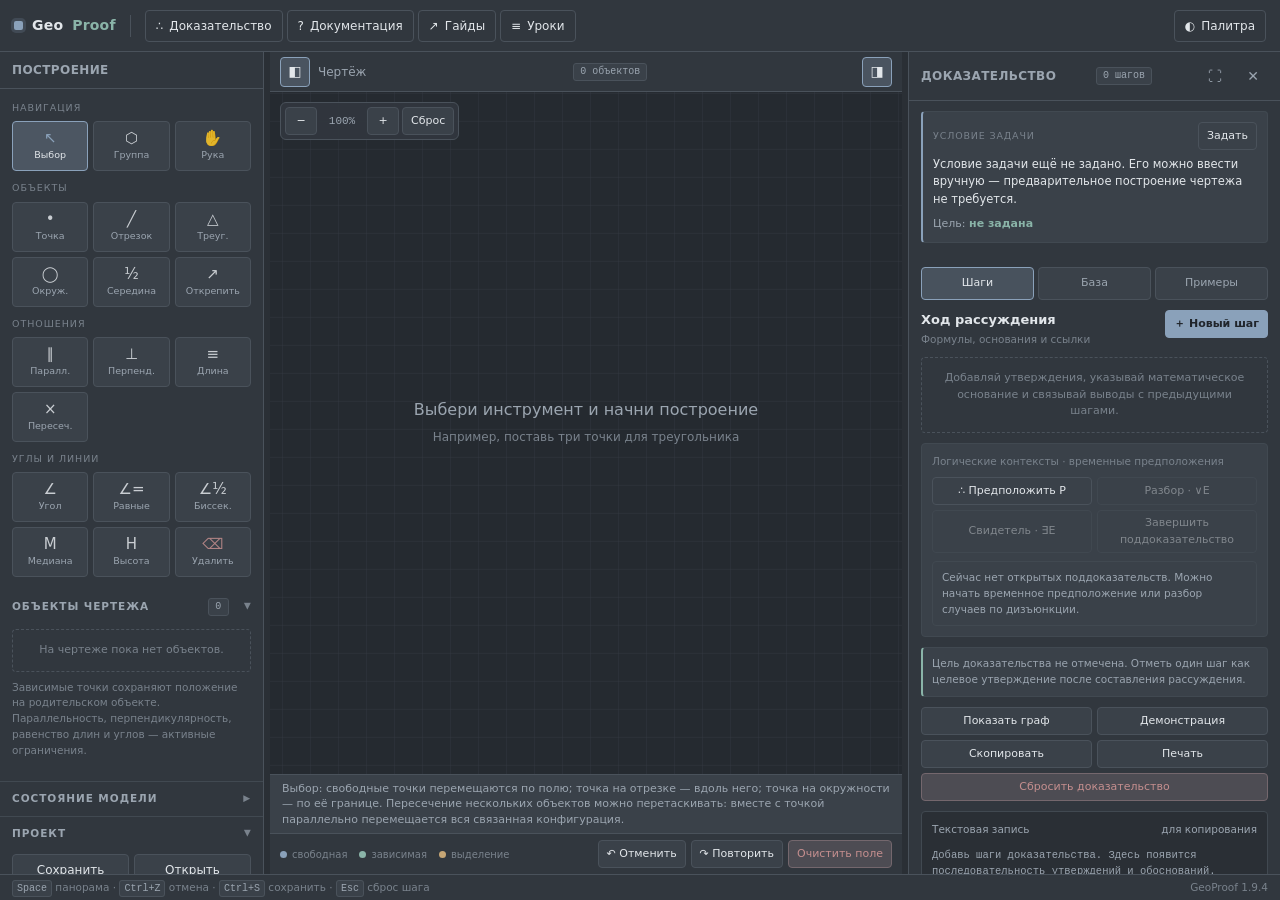
==== index.html @ 8c30cf2f "папка katex" ====
<!DOCTYPE html>
<html lang="ru">
<head>
<meta charset="UTF-8">
<meta name="viewport" content="width=device-width, initial-scale=1, viewport-fit=cover">
<title>GeoProof — интерактивная геометрия и доказательства</title>
<link rel="stylesheet" href="katex/katex.min.css">
<link rel="stylesheet" href="styles.css">
<link rel="stylesheet" href="redesign.css">
</head>
<body>

<div class="app">

  <header class="top">
    <div class="brand">Geo<b>Proof</b></div>
    <div class="top-sep" aria-hidden="true"></div>

    <nav class="topnav" aria-label="Разделы">
      <button class="btn subtle only-mobile" id="toolsToggleBtn" type="button" aria-expanded="false" title="Инструменты">☰</button>
      <button class="btn subtle" id="openMenuBtn" type="button" aria-controls="workspaceMenu" aria-expanded="false" title="Панель доказательства">∴ <span class="label">Доказательство</span></button>
      <button class="btn subtle" id="openDocsBtn" type="button" title="Документация">? <span class="label">Документация</span></button>
      <a class="btn subtle" href="guides.html" title="Руководство">↗ <span class="label">Гайды</span></a>
      <a class="btn subtle" href="lessons.html" title="Учебный курс">≡ <span class="label">Уроки</span></a>
    </nav>

    <div class="top-right">
      <button class="btn subtle" id="openPaletteBtn" type="button" title="Настройка цветовой схемы">◐ <span class="label">Палитра</span></button>
    </div>
  </header>

  <div class="workspace">

    <!-- ================= LEFT DOCK ================= -->
    <aside class="dock dock-left" id="toolsDock" aria-label="Инструменты и объекты">
      <div class="dock-head">
        <h2>Построение</h2>
        <span class="spacer"></span>
        <button class="iconbtn only-mobile" id="closeToolsBtn" type="button" title="Закрыть">✕</button>
      </div>

      <div class="dock-scroll">

        <div class="sect-body" style="padding-top:10px">
          <div class="tool-group-label">Навигация</div>
          <div class="tool-grid">
            <button class="tool active" data-tool="select" type="button"><span class="ico">↖</span>Выбор</button>
            <button class="tool" data-tool="group" type="button"><span class="ico">⬡</span>Группа</button>
            <button class="tool" data-tool="pan" type="button"><span class="ico">✋</span>Рука</button>
          </div>

          <div class="tool-group-label">Объекты</div>
          <div class="tool-grid">
            <button class="tool" data-tool="point" type="button"><span class="ico">•</span>Точка</button>
            <button class="tool" data-tool="segment" type="button"><span class="ico">╱</span>Отрезок</button>
            <button class="tool" data-tool="triangle" type="button"><span class="ico">△</span>Треуг.</button>
            <button class="tool" data-tool="circle" type="button"><span class="ico">◯</span>Окруж.</button>
            <button class="tool" data-tool="midpoint" type="button"><span class="ico">½</span>Середина</button>
            <button class="tool" data-tool="detach" type="button"><span class="ico">↗</span>Открепить</button>
          </div>

          <div class="tool-group-label">Отношения</div>
          <div class="tool-grid">
            <button class="tool" data-tool="parallel" type="button"><span class="ico">∥</span>Паралл.</button>
            <button class="tool" data-tool="perpendicular" type="button"><span class="ico">⊥</span>Перпенд.</button>
            <button class="tool" data-tool="equalLength" type="button"><span class="ico">≡</span>Длина</button>
            <button class="tool" data-tool="intersection" type="button"><span class="ico">×</span>Пересеч.</button>
          </div>

          <div class="tool-group-label">Углы и линии</div>
          <div class="tool-grid">
            <button class="tool" data-tool="angle" type="button"><span class="ico">∠</span>Угол</button>
            <button class="tool" data-tool="equalAngle" type="button"><span class="ico">∠=</span>Равные</button>
            <button class="tool" data-tool="bisector" type="button"><span class="ico">∠½</span>Биссек.</button>
            <button class="tool" data-tool="median" type="button"><span class="ico">M</span>Медиана</button>
            <button class="tool" data-tool="altitude" type="button"><span class="ico">H</span>Высота</button>
            <button class="tool danger" data-tool="delete" type="button"><span class="ico">⌫</span>Удалить</button>
          </div>
        </div>

        <details class="sect" open>
          <summary>Объекты чертежа <span class="count-pill" id="objectListCount">0</span><span class="chev">▶</span></summary>
          <div class="sect-body">
            <div class="object-list" id="objectList"></div>
            <p class="note">Зависимые точки сохраняют положение на родительском объекте. Параллельность, перпендикулярность, равенство длин и углов — активные ограничения.</p>
          </div>
        </details>

        <details class="sect">
          <summary>Состояние модели <span class="chev">▶</span></summary>
          <div class="sect-body">
            <div class="model-check">
              <div class="model-check-head"><span>Целостность</span><span class="model-state" id="modelState">Модель корректна</span></div>
              <ul class="model-issues" id="modelIssues"></ul>
            </div>
          </div>
        </details>

        <details class="sect" open>
          <summary>Проект <span class="chev">▶</span></summary>
          <div class="sect-body">
            <div class="proof-actions-grid">
              <button class="btn" id="saveProjectBtn" type="button">Сохранить проект</button>
              <button class="btn" id="openProjectBtn" type="button">Открыть проект</button>
              <button class="btn subtle" id="exampleBtn" type="button" style="grid-column:1/-1">Загрузить пример</button>
            </div>
            <input type="file" id="projectFileInput" accept=".json,.geoproof.json,application/json" hidden>
            <p class="note">Файл <code>.geoproof.json</code> хранит геометрию, зависимости, условие и шаги доказательства.</p>
          </div>
        </details>

      </div>
    </aside>

    <div class="splitter" data-split="left" role="separator" aria-orientation="vertical" aria-label="Ширина панели инструментов" tabindex="0"></div>

    <!-- ================= STAGE ================= -->
    <main class="stage">
      <div class="stage-bar">
        <button class="iconbtn" id="leftDockBtn" type="button" title="Скрыть панель инструментов">◧</button>
        <span class="stage-title">Чертёж</span>
        <span class="count-pill" id="objectCount">0 объектов</span>
        <span class="spacer"></span>
        <button class="iconbtn" id="rightDockBtn" type="button" title="Скрыть панель доказательства">◨</button>
      </div>

      <div class="board">
        <div class="board-controls" aria-label="Масштаб">
          <button class="btn sm icon" id="zoomOutBtn" type="button" title="Отдалить">−</button>
          <span class="zoom-level" id="zoomLevel">100%</span>
          <button class="btn sm icon" id="zoomInBtn" type="button" title="Приблизить">+</button>
          <button class="btn sm" id="zoomResetBtn" type="button" title="Сбросить вид">Сброс</button>
        </div>

        <svg id="diagram" viewBox="0 0 1000 680" preserveAspectRatio="xMidYMid meet" aria-label="Геометрическое поле">
          <defs>
            <pattern id="grid" width="28" height="28" patternUnits="userSpaceOnUse">
              <path d="M 28 0 L 0 0 0 28" fill="none" stroke="var(--grid, #333a42)" stroke-width=".8"/>
            </pattern>
          </defs>
          <rect x="-10000" y="-10000" width="20000" height="20000" fill="url(#grid)"/>
          <rect x="-10000" y="-10000" width="20000" height="20000" fill="transparent" data-kind="background"/>
          <g id="geometry"></g>
          <g id="markings"></g>
          <g id="pointsLayer"></g>
          <text id="emptyCanvasText" x="500" y="322" text-anchor="middle">Выбери инструмент и начни построение</text>
          <text id="emptyCanvasSub" x="500" y="348" text-anchor="middle">Например, поставь три точки для треугольника</text>
        </svg>
      </div>

      <div class="boardhelp" id="toolHelp">Выбор: перетаскивай свободные точки.</div>

      <div class="boardfoot">
        <div class="legend">
          <span><i style="background:var(--accent)"></i>свободная</span>
          <span><i style="background:var(--accent2)"></i>зависимая</span>
          <span><i style="background:var(--warn)"></i>выделение</span>
        </div>
        <div class="boardfoot-actions">
          <button class="btn sm" id="undoBtn" type="button" title="Ctrl+Z">↶ Отменить</button>
          <button class="btn sm" id="redoBtn" type="button" title="Ctrl+Y">↷ Повторить</button>
          <button class="btn sm danger" id="clearBoardBtn" type="button">Очистить поле</button>
        </div>
      </div>
    </main>

    <div class="splitter" data-split="right" role="separator" aria-orientation="vertical" aria-label="Ширина панели доказательства" tabindex="0"></div>

    <!-- ================= RIGHT DOCK ================= -->
    <aside class="dock dock-right" id="workspaceMenu" aria-label="Доказательство" aria-hidden="false">
      <div class="dock-head">
        <h2>Доказательство</h2>
        <span class="count-pill" id="stepCount">0 шагов</span>
        <span class="spacer"></span>
        <button class="iconbtn" id="proofFocusBtn" type="button" aria-pressed="false" title="Полный экран">⛶</button>
        <button class="iconbtn" id="closeMenuBtn" type="button" title="Закрыть">✕</button>
      </div>

      <div class="dock-scroll">

        <div class="sect-body" style="padding-top:10px">
          <div class="taskbox">
            <div style="display:flex;align-items:center;gap:8px;margin-bottom:6px">
              <span class="sidebar-title" style="font-size:9.5px;letter-spacing:.09em;text-transform:uppercase;color:var(--faint)">Условие задачи</span>
              <button class="btn sm subtle" id="editTaskBtn" type="button" style="margin-left:auto">Задать</button>
            </div>
            <p id="taskText">Условие задачи ещё не задано.</p>
            <div class="task-goal">Цель: <b id="taskGoal">не задана</b></div>
          </div>
        </div>

        <div class="proof-suite">

          <div class="proof-tabs" role="tablist">
            <button class="proof-tab active" type="button" role="tab" data-proof-tab="work" aria-selected="true">Шаги</button>
            <button class="proof-tab" type="button" role="tab" data-proof-tab="library" aria-selected="false">База</button>
            <button class="proof-tab" type="button" role="tab" data-proof-tab="examples" aria-selected="false">Примеры</button>
          </div>

          <!-- WORK -->
          <div data-proof-view="work">
            <div class="proof-work-toolbar">
              <div>
                <h3 class="proof-view-title">Ход рассуждения</h3>
                <div class="proof-view-caption">Формулы, основания и ссылки</div>
              </div>
              <div class="proof-toolbar-actions">
                <button class="btn primary sm" id="addStepBtn" type="button">＋ Новый шаг</button>
              </div>
            </div>

            <div class="proofsteps" id="proofSteps" style="margin-top:10px"></div>

            <div class="proof-subproof-box" style="margin-top:10px">
              <div class="proof-view-caption" style="margin:0">Логические контексты · временные предположения</div>
              <div class="proof-context-actions">
                <button class="btn sm" id="beginSubproofBtn" type="button">∴ Предположить P</button>
                <button class="btn sm" id="beginCasesBtn" type="button">Разбор · ∨E</button>
                <button class="btn sm" id="beginExistsElimBtn" type="button">Свидетель · ∃E</button>
                <button class="btn sm" id="closeSubproofBtn" type="button">Завершить</button>
              </div>
              <div class="proof-context-status" id="proofContextStatus">Сейчас нет открытых поддоказательств.</div>
            </div>

            <div class="proof-goal-status" id="proofGoalStatus" style="margin-top:10px">Цель доказательства не отмечена.</div>

            <div class="proof-actions-grid" style="margin-top:10px">
              <button class="btn sm" id="toggleGraphBtn" type="button">Показать граф</button>
              <button class="btn sm" id="presentProofBtn" type="button">Демонстрация</button>
              <button class="btn sm" id="copyProofBtn" type="button">Скопировать</button>
              <button class="btn sm" id="printProofBtn" type="button">Печать</button>
              <button class="btn sm danger" id="clearStepsBtn" type="button" style="grid-column:1/-1">Сбросить доказательство</button>
            </div>

            <div class="proof-graph" id="proofGraph" hidden style="margin-top:10px">
              <div class="proof-graph-head"><span>Граф зависимостей</span><span class="muted">основания → выводы</span></div>
              <div class="proof-graph-lanes" id="proofGraphLanes"></div>
            </div>

            <div class="proof-outline" style="margin-top:10px">
              <div class="proof-graph-head"><span>Текстовая запись</span><span class="muted">для копирования</span></div>
              <pre id="proofOutline">Добавь шаги доказательства.</pre>
            </div>

            <div class="proof-integrity" id="proofIntegrity" style="margin-top:10px">Проверка структуры: ожидает шагов.</div>
            <p class="proof-disclaimer" style="margin-top:8px">Проверяется точное соответствие формальной схемы поддерживаемых правил. Истинность геометрических атомов и условия теорем требуют содержательной проверки.</p>
          </div>

          <!-- LIBRARY -->
          <div data-proof-view="library" hidden>
            <h3 class="proof-view-title">Аксиомы, определения и теоремы</h3>
            <div class="proof-view-caption">Евклидова геометрия плоскости и правила натурального вывода</div>
            <input class="field-input" id="proofLibrarySearch" type="search" placeholder="Поиск по каталогу оснований…" autocomplete="off" style="margin:10px 0">
            <div class="proof-library"><div class="proof-library-list" id="proofLibraryList"></div></div>
          </div>

          <!-- EXAMPLES -->
          <div data-proof-view="examples" hidden>
            <h3 class="proof-view-title">Примеры доказательств</h3>
            <div class="proof-view-caption">Образцы из аксиом и общих понятий; добавляются к текущим шагам</div>
            <div id="proofExamplesList" style="margin-top:10px"></div>
          </div>

        </div>
      </div>
    </aside>

  </div>

  <footer class="statusbar">
    <span class="hint-long"><kbd>Space</kbd> панорама · <kbd>Ctrl+Z</kbd> отмена · <kbd>Ctrl+S</kbd> сохранить · <kbd>Esc</kbd> сброс шага</span>
    <span class="spacer"></span>
    <span>GeoProof 1.9.4</span>
  </footer>
</div>

<div class="dock-scrim" id="dockScrim"></div>
<div class="menu-backdrop" id="menuBackdrop" hidden></div>

<!-- ================= DOCUMENTATION ================= -->
<section class="docs" id="documentation" aria-hidden="true" aria-label="Документация">
  <div class="panelhead">
    <h2>Документация GeoProof</h2>
    <span class="spacer" style="margin-left:auto"></span>
    <button class="btn sm subtle" id="closeDocsBtn" type="button">Закрыть ✕</button>
  </div>
  <div class="docs-grid">
    <nav class="docs-nav" aria-label="Разделы документации">
      <a href="#doc-start">1. Быстрый старт</a>
      <a href="#doc-model">2. Модель и доска</a>
      <a href="#doc-tools">3. Инструменты</a>
      <a href="#doc-dependencies">4. Зависимости</a>
      <a href="#doc-constraints">5. Ограничения</a>
      <a href="#doc-scenarios">6. Сценарии</a>
      <a href="#doc-proof">7. Доказательство</a>
      <a href="#doc-formal-logic">8. Формальная логика</a>
      <a href="#doc-cases">9. Разбор случаев</a>
      <a href="#doc-proof-examples">10. Примеры</a>
      <a href="#doc-shortcuts">11. Управление</a>
      <a href="#doc-themes">12. Темы и встраивание</a>
      <a href="#doc-limits">13. Ограничения</a>
    </nav>

    <div class="docs-content">
      <section class="doc-section" id="doc-start">
        <h3>1. Быстрый старт</h3>
        <p>Поле начинается пустым. Выбери инструмент в левой панели и следуй подсказке под доской. Объекты создаются щелчками; повторный щелчок завершает многошаговое построение.</p>
        <ol>
          <li>Поставь три точки инструментом «Треугольник» или соедини точки «Отрезком».</li>
          <li>Добавь середины, пересечения, медианы, высоты или активные ограничения.</li>
          <li>Перемещай свободные точки инструментом «Выбор» — зависимые объекты перестроятся.</li>
          <li>Задай условие и цель в правой панели.</li>
          <li>Записывай шаги доказательства: утверждение, основание, ссылки на предыдущие шаги.</li>
        </ol>
        <div class="doc-callout"><b>Ключевой принцип.</b> Чертёж помогает исследовать конфигурацию, но внешний вид и измерение не являются доказательством. Утверждение должно опираться на условие, определение, аксиому или ранее доказанный факт.</div>
      </section>

      <section class="doc-section" id="doc-model">
        <h3>2. Геометрическая модель и управление доской</h3>
        <p>Сущности хранятся отдельно от SVG. Точки бывают свободными и зависимыми; тип зависимости и ссылки на родителей задают математическое положение. Масштаб, тема и размер окна не меняют координаты.</p>
        <h4>Единая модель точки</h4>
        <p>Свободная точка хранит координаты. Точка на отрезке — параметр положения, точка на окружности — угол. Середина, пересечение, проекция, биссектриса и концы ограничений вычисляются из родителей. Циклы проверяются по графу родителей до применения привязки.</p>
        <h4>Окружность</h4>
        <p>Хранит центр и числовой радиус. Если радиус задан существующей точкой, ссылка сохраняется, и точка управляет радиусом. При удалении опорной точки окружность сохраняет последний радиус; при удалении центра окружность удаляется, а точки на ней освобождаются.</p>
        <h4>Hit-testing и жесты</h4>
        <p>Пороги попадания измеряются в CSS-пикселях, поэтому зона выбора пригодна для сенсорного экрана при любом масштабе. При наложении объектов повторные нажатия циклически перебирают варианты. Второй палец отменяет незавершённое перетаскивание и переводит доску в pinch; построения фиксируются на <code>pointerup</code>.</p>
      </section>

      <section class="doc-section" id="doc-tools">
        <h3>3. Инструменты редактора</h3>
        <table class="doc-table">
          <thead><tr><th>Инструмент</th><th>Действие</th><th>Результат</th></tr></thead>
          <tbody>
            <tr><td>Выбор</td><td>Перетащи точку или границу окружности</td><td>Свободная — по полю, на отрезке — вдоль него, на окружности — по границе</td></tr>
            <tr><td>Группа</td><td>Нажми на объект и тяни</td><td>Связная конфигурация смещается как целое</td></tr>
            <tr><td>Рука</td><td>Перетаскивание поля</td><td>Панорамирование без изменения геометрии</td></tr>
            <tr><td>Точка / связи</td><td>Щелчок по полю, линии или точке</td><td>Создание точки и привязка к одному или нескольким отрезкам</td></tr>
            <tr><td>Открепить</td><td>Точка, затем отрезок</td><td>Снимается только выбранная связь</td></tr>
            <tr><td>Отрезок</td><td>Две точки</td><td>Отрезок с концами в выбранных точках</td></tr>
            <tr><td>Треугольник</td><td>Три вершины</td><td>Три отрезка между вершинами</td></tr>
            <tr><td>Окружность</td><td>Центр, затем точка или место</td><td>Радиус от опорной точки или числовой</td></tr>
            <tr><td>Середина</td><td>Щелчок по отрезку</td><td>Зависимая середина и два подотрезка</td></tr>
            <tr><td>Параллельно</td><td>Исходный, затем целевой</td><td>Целевой перестраивается параллельно</td></tr>
            <tr><td>Перпендикулярно</td><td>Исходный, затем целевой</td><td>Прямой угол сохраняется при перемещении</td></tr>
            <tr><td>Равная длина</td><td>Исходный, затем целевой</td><td>Длина целевого следует за исходным</td></tr>
            <tr><td>Пересечение</td><td>Два объекта</td><td>Все действительные точки пересечения</td></tr>
            <tr><td>Угол</td><td>A, B, C — B вершина</td><td>Дуга и величина меньшего угла</td></tr>
            <tr><td>Равные углы</td><td>A,B,C затем D,E,F</td><td>Луч EF перестраивается, длина сохраняется</td></tr>
            <tr><td>Медиана</td><td>Вершина, затем сторона</td><td>Середина стороны и отрезок медианы</td></tr>
            <tr><td>Высота</td><td>Вершина, затем основание</td><td>Проекция на несущую прямую</td></tr>
            <tr><td>Биссектриса</td><td>A, B, C — B вершина</td><td>Биссектриса и точка на AC</td></tr>
            <tr><td>Удалить</td><td>Щелчок по объекту</td><td>Удаление с безопасным освобождением зависимостей</td></tr>
          </tbody>
        </table>
      </section>

      <section class="doc-section" id="doc-dependencies">
        <h3>4. Зависимые объекты</h3>
        <p>Положение зависимой точки вычисляется при каждом обновлении из родителей. При удалении родителя точка освобождается в последних координатах либо удаляется вместе с невозможной ветвью.</p>
        <h4>Несколько линий у одной точки</h4>
        <p>Одна связь оставляет движение вдоль линии. Независимая пара пересекающихся линий задаёт положение; остальные линии должны проходить через ту же точку. Коллинеарные связи допускаются как избыточные. Несовместимая связь не добавляется, а временно невозможная точка скрывается до восстановления совместимости.</p>
        <h4>Перемещение пересечений</h4>
        <p>Точку пересечения можно тянуть напрямую: все независимые управляющие точки родительских построений смещаются на один вектор, поэтому форма, углы и ограничения сохраняются.</p>
      </section>

      <section class="doc-section" id="doc-constraints">
        <h3>5. Ограничения и отметки</h3>
        <p>Параллельность, перпендикулярность, равенство длин и равенство углов — активные ограничения: целевой объект перестраивается. Отметки равных отрезков и дуги только отображают отношение и не являются доказательством.</p>
        <p>Для ограничения отрезков второй конец целевого отрезка должен быть свободным; для равенства углов свободной должна быть точка F. Циклические зависимости предотвращаются, но универсального решателя произвольных систем ограничений нет.</p>
      </section>

      <section class="doc-section" id="doc-scenarios">
        <h3>6. Типовые сценарии</h3>
        <h4>Медиана</h4>
        <p>«Треугольник» → A, B, C. «Медиана» → A, затем BC. Появятся M и AM. Перемести B или C — построение перестроится.</p>
        <h4>Привязка точки</h4>
        <p>Создай AB и свободную P. Инструментом «Точка» щёлкни P, затем AB. Перетаскивание P пойдёт вдоль AB.</p>
        <h4>Высота</h4>
        <p>«Высота» → вершина A, затем BC. Основание H может лечь на продолжении стороны.</p>
        <h4>Равные углы</h4>
        <p>«Равные углы» → A,B,C затем D,E,F. Точка F свободна; луч EF повернётся, сохранив длину.</p>
      </section>

      <section class="doc-section" id="doc-proof">
        <h3>7. Конструктор доказательства</h3>
        <p>Шаг содержит утверждение, тип основания, конкретное правило, пояснение, ссылки на предыдущие шаги и область действия. Утверждение вводится свободно или собирается из объектов чертежа и предыдущих формул.</p>
        <p>Поддерживаются равенство отрезков и углов, сумма частей, параллельность, перпендикулярность, принадлежность точки, середина, коллинеарность, конгруэнтность и подобие треугольников, центроид, ортоцентр, вписанный четырёхугольник, равноудалённость и произвольное утверждение с привязкой объектов.</p>
        <div class="doc-callout">Выбор правила указывает основание, но не доказывает выполнение его геометрических предпосылок. Каталог — набор шаблонов, а не закрытый список допустимой математики.</div>
        <p>Граф группирует шаги по уровням зависимостей. Отметка цели — ручная структурная пометка. «Демонстрация» показывает шаги по одному, «Печать» открывает чистый документ.</p>
      </section>

      <section class="doc-section" id="doc-formal-logic">
        <h3>8. Формальные высказывания и правила логики</h3>
        <table class="doc-table">
          <thead><tr><th>Запись</th><th>Смысл</th></tr></thead>
          <tbody>
            <tr><td>P ∧ Q</td><td>Конъюнкция</td></tr>
            <tr><td>P ∨ Q</td><td>Дизъюнкция (неисключающее «или»)</td></tr>
            <tr><td>P → Q</td><td>Импликация</td></tr>
            <tr><td>¬P</td><td>Отрицание</td></tr>
            <tr><td>⊥</td><td>Противоречие</td></tr>
          </tbody>
        </table>
        <p>В конструкторе <code>?x</code> — свободная переменная, <code>A</code> или <code>c</code> без знака вопроса — константа. Они хранятся разными типами термов.</p>
        <table class="doc-table">
          <thead><tr><th>Правило</th><th>Схема</th><th>Условие</th></tr></thead>
          <tbody>
            <tr><td>∀I</td><td>P(?a) ⟹ ∀x P(?x)</td><td>?a не встречается свободно в не снятых предположениях</td></tr>
            <tr><td>∀E</td><td>∀x P(?x) ⟹ P(t)</td><td>Допустимая подстановка терма t</td></tr>
            <tr><td>∃I</td><td>P(t) ⟹ ∃x P(?x)</td><td>Отдельная доказанная посылка-свидетель</td></tr>
            <tr><td>∃E</td><td>∃x P(?x), [P(c)] … Q ⟹ Q</td><td>c свежий; Q не содержит c</td></tr>
          </tbody>
        </table>
        <h4>Реализованные правила</h4>
        <p>∧I, ∧E₁, ∧E₂, →E, ∨I₁, ∨I₂, ∨E, ¬¬E, ⊥I, →I, ¬I, RAA, симметричность и транзитивность равенства, ∀I, ∀E, ∃I, ∃E.</p>
        <div class="doc-callout"><b>Область действия.</b> Предположение — временная гипотеза внутри поддоказательства, а не аксиома. После закрытия контекста внутренние шаги не становятся фактами внешней области.</div>
      </section>

      <section class="doc-section" id="doc-cases">
        <h3>9. Разбор случаев (∨E)</h3>
        <div class="doc-code">      P ∨ Q
   ┌───────────┐
   │ [P]  [Q]  │
   │  ⋮    ⋮   │
   │  R    R   │
   └───────────┘
         R      (∨E)</div>
        <p>Выбери доступную дизъюнкцию, открой первый случай, докажи R и закрой его. Затем второй случай с тем же R. Только после этого создаётся вывод по ∨E.</p>
        <p>Проверяется: форма исходной дизъюнкции, точные предположения P и Q, общий внешний контекст, закрытость обоих случаев и совпадение заключений. Ошибочное правило внутри случая делает итог ошибочным; свободные формулировки переводят итог в «требует содержательной проверки».</p>
      </section>

      <section class="doc-section" id="doc-proof-examples">
        <h3>10. Примеры доказательств</h3>
        <p>Начальные образцы построены прямо из аксиом и общих понятий: единственность прямой через две точки, равенство всех прямых углов (Постулат 4), транзитивность равенства (Общее понятие 1), сложение равных величин (Общее понятие 2), а также формальные образцы ∀E, →E, ∃I и вложенной подстановки с α-эквивалентностью.</p>
        <p>Пример добавляется в конец текущей последовательности, не удаляя шаги. Открытые поддоказательства нужно предварительно завершить.</p>
      </section>

      <section class="doc-section" id="doc-shortcuts">
        <h3>11. Управление</h3>
        <ul>
          <li><b>Ctrl+Z</b> / <b>Ctrl+Y</b> — отмена и повтор.</li>
          <li><b>Ctrl+S</b> — сохранение проекта.</li>
          <li><b>Space</b> + перетаскивание, средняя кнопка — панорамирование.</li>
          <li><b>Esc</b> — закрыть окно или отменить незавершённое построение.</li>
          <li>Колесо мыши — масштаб относительно курсора; два пальца — pinch.</li>
          <li>Перетаскивание разделителей панелей меняет их ширину; двойной щелчок сбрасывает.</li>
        </ul>
      </section>

      <section class="doc-section" id="doc-themes">
        <h3>12. Темы и встраивание</h3>
        <p>Кнопка «Палитра» открывает редактор десяти цветовых токенов. Изменения применяются сразу и сохраняются на устройстве. Оформление отделено от математической модели.</p>
        <div class="doc-code">window.GeoProof.setTheme('graphite');

window.GeoProof.setTheme({
  tokens: {
    bg:'#2a2f35', panel:'#31373e', panel2:'#3a4149',
    border:'#4a525b', text:'#e2e6ea', muted:'#9ba5b0',
    accent:'#8aa1ba', accent2:'#8ab4a8',
    canvas:'#252a30', grid:'#333a42'
  }
});

const theme = window.GeoProof.getTheme();</div>
        <p>Модуль заполняет весь контейнер, поэтому его можно разместить в <code>iframe</code> без внешней рамки.</p>
      </section>

      <section class="doc-section" id="doc-limits">
        <h3>13. Известные ограничения</h3>
        <ul>
          <li>Нет отдельного объекта бесконечной прямой; используется несущая прямая отрезка.</li>
          <li>Угол отображается от 0° до 180°.</li>
          <li>Нет универсального решателя систем ограничений и автоматического доказательства теорем.</li>
          <li>Семантика произвольных предикатов и условий геометрических теорем не проверяется.</li>
          <li>Проекты хранятся вручную в JSON; облачной синхронизации нет.</li>
          <li>Печатное представление не включает изображение чертежа.</li>
        </ul>
      </section>
    </div>
  </div>
</section>

<!-- ================= MODALS ================= -->
<div class="overlay" id="taskModal">
  <div class="modal">
    <h3>Условие задачи</h3>
    <div class="form-row"><label for="taskTextInput">Условие</label><textarea id="taskTextInput" placeholder="Что дано…"></textarea></div>
    <div class="form-row"><label for="taskGoalInput">Что требуется доказать / найти</label><input id="taskGoalInput" type="text" placeholder="Например: BM = MC"></div>
    <p class="small">Условие и цель не зависят от наличия построений на доске.</p>
    <div class="modalfoot">
      <button class="btn subtle" id="cancelTask" type="button">Отмена</button>
      <button class="btn primary" id="saveTask" type="button">Сохранить условие</button>
    </div>
  </div>
</div>

<div class="overlay" id="stepModal">
  <div class="modal">
    <h3 id="stepModalTitle">Добавить шаг доказательства</h3>

    <div class="assertion-builder">
      <div class="builder-title">Сформировать утверждение</div>
      <div class="form-row"><label for="assertionSearch">Поиск утверждения</label><input id="assertionSearch" type="search" placeholder="равенство, середина, квантор…" autocomplete="off"></div>
      <div class="form-row"><label for="assertionType">Тип утверждения</label><select id="assertionType" class="field-select"></select></div>
      <div id="assertionObjectFields"></div>
      <div class="assertion-preview" id="assertionPreview">Утверждение пока не сформировано.</div>
      <div class="assertion-hint">Выбор объектов задаёт типизированную запись, но не доказывает её истинность.</div>
    </div>

    <div class="form-row"><label for="claimInput">Формулировка утверждения</label><input id="claimInput" type="text" placeholder="Например: AB = AC"></div>

    <div class="form-row"><label for="basisType">Тип основания</label>
      <select id="basisType" class="field-select">
        <option value="condition">Условие задачи</option>
        <option value="definition">Определение</option>
        <option value="axiom">Аксиома</option>
        <option value="theorem">Теорема</option>
        <option value="previous">Ранее доказанный факт</option>
        <option value="construction">Построение</option>
        <option value="logic">Правило логики</option>
        <option value="assumption">Временное предположение</option>
      </select>
    </div>

    <div class="form-row"><label for="basisRuleSearch">Поиск по каталогу оснований</label><input id="basisRuleSearch" type="search" placeholder="транзитивность, SAS, ∨E…" autocomplete="off"></div>
    <div class="form-row"><label for="basisRule">Конкретное правило</label><select id="basisRule" class="field-select"></select><div class="small" id="basisRuleInfo"></div></div>

    <div class="form-row"><label for="reasonInput">Обоснование / формулировка правила</label><textarea id="reasonInput" placeholder="Почему утверждение верно…"></textarea></div>

    <div class="checkline"><input type="checkbox" id="isGoalInput"><label for="isGoalInput">Отметить как целевое утверждение</label></div>

    <div class="form-row" style="margin-top:12px"><label for="stepReferenceSearch">Поиск среди предыдущих шагов</label><input id="stepReferenceSearch" type="search" placeholder="номер или текст…" autocomplete="off"></div>
    <label>Используемые предыдущие шаги</label>
    <div class="reference-picker" id="stepReferences"></div>

    <div class="modalfoot">
      <button class="btn subtle" id="cancelStep" type="button">Отмена</button>
      <button class="btn primary" id="saveStep" type="button">Добавить шаг</button>
    </div>
  </div>
</div>

<div class="overlay" id="orElimStartModal">
  <div class="modal">
    <h3>Разбор случаев по дизъюнкции</h3>
    <p class="small">GeoProof откроет два поддоказательства: сначала с предположением P, затем с предположением Q.</p>
    <div class="form-row" style="margin-top:12px"><label for="caseDisjunctionSelect">Исходная дизъюнкция</label><select id="caseDisjunctionSelect" class="field-select"></select></div>
    <p class="small">В обоих случаях нужно получить одну и ту же формулу R. Только после этого будет создан вывод по ∨E.</p>
    <div class="modalfoot">
      <button class="btn subtle" id="cancelOrElimStart" type="button">Отмена</button>
      <button class="btn primary" id="confirmOrElimStart" type="button">Начать разбор случаев</button>
    </div>
  </div>
</div>

<div class="overlay" id="existsElimStartModal">
  <div class="modal">
    <h3>Устранение существования · ∃E</h3>
    <p class="small">GeoProof введёт свежий параметр c и откроет поддоказательство с временным предположением P(c).</p>
    <div class="form-row" style="margin-top:12px"><label for="existsElimSourceSelect">Исходное утверждение о существовании</label><select id="existsElimSourceSelect" class="field-select"></select></div>
    <p class="small">Внешний результат не должен зависеть от имени или свойств свежего свидетеля.</p>
    <div class="modalfoot">
      <button class="btn subtle" id="cancelExistsElimStart" type="button">Отмена</button>
      <button class="btn primary" id="confirmExistsElimStart" type="button">Начать поддоказательство ∃E</button>
    </div>
  </div>
</div>

<div class="overlay" id="subproofModal">
  <div class="modal">
    <h3 id="subproofModalTitle">Завершить поддоказательство</h3>
    <div class="proof-context-status" id="subproofAssumptionText">Предположение</div>
    <div class="form-row" style="margin-top:12px"><label for="subproofConsequence" id="subproofConsequenceLabel">Какое утверждение доказано внутри предположения?</label><select id="subproofConsequence" class="field-select"></select></div>
    <p class="small" id="subproofHint">GeoProof закроет текущий контекст и применит правило выбранного типа.</p>
    <div class="modalfoot">
      <button class="btn subtle" id="cancelSubproof" type="button">Отмена</button>
      <button class="btn" id="confirmSubproof" type="button">Закрыть и вывести P → Q</button>
      <button class="btn" id="confirmNegationSubproof" type="button">Закрыть и вывести ¬P</button>
      <button class="btn" id="confirmRAASubproof" type="button">Закрыть и вывести P · RAA</button>
      <button class="btn" id="confirmExistsSubproof" type="button">Закрыть и применить ∃E</button>
      <button class="btn primary" id="confirmCaseConclusion" type="button">Закрыть случай</button>
    </div>
  </div>
</div>

<!-- ================= PRESENTATION ================= -->
<div class="presentation" id="proofPresentation">
  <div class="presentation-top">
    <div class="brand">Geo<b>Proof</b> <span class="muted" style="font-weight:400">· демонстрация</span></div>
    <span style="margin-left:auto"></span>
    <button class="btn subtle" id="closePresentation" type="button">Закрыть ✕</button>
  </div>
  <div class="presentation-content">
    <div class="presentation-stepno" id="presentationCounter">Введение</div>
    <div class="presentation-claim" id="presentationClaim">Условие задачи</div>
    <div class="presentation-reason" id="presentationReason"></div>
    <div class="presentation-deps" id="presentationDeps"></div>
    <div id="gpPresentationAliases" hidden aria-hidden="true">
      <span id="presentationStepNo" data-mirror="presentationCounter"></span>
      <span id="presentationTitle" data-mirror="presentationClaim"></span>
      <span id="presentationTask" data-mirror="presentationClaim"></span>
      <span id="presentationText" data-mirror="presentationClaim"></span>
      <span id="presentationGoal" data-mirror="presentationReason"></span>
      <span id="presentationBasis" data-mirror="presentationReason"></span>
      <span id="presentationRule" data-mirror="presentationDeps"></span>
    </div>
  </div>
  <div class="presentation-controls">
    <button class="btn" id="presentationPrev" type="button">← Назад</button>
    <button class="btn primary" id="presentationNext" type="button">Далее →</button>
  </div>
  <div class="presentation-progress"><span id="presentationProgress"></span></div>
</div>

<script src="katex/katex.min.js"></script>
<script src="katex/katex-auto-render.min.js"></script>
<script src="katex/katex-boot.js"></script>
<script src="app.js"></script>
<script src="settings.js"></script>
<script src="ui.js"></script>
</body>
</html>
---- styles.css ----
/* GeoProof — Graphite IDE shell. Presentation only; no application logic. */

:root{
  --bg:#2a2f35; --panel:#31373e; --panel2:#3a4149; --panel3:#434b54;
  --border:#4a525b; --border-soft:#3f474f; --border-strong:#5b646e;
  --text:#e2e6ea; --muted:#9ba5b0; --faint:#78828d;
  --accent:#8aa1ba; --accent2:#8ab4a8;
  --blue:#8aa1ba; --cyan:#8ab4a8;
  --ok:#7fae90; --warn:#c6a675; --bad:#c58f8f;
  --green:#7fae90; --red:#c58f8f; --gold:#c6a675; --purple:#a99bc4;
  --canvas:#252a30; --grid:#333a42; --line:#aeb8c4;
  --r-s:4px; --r-m:6px; --r-l:8px;
  --dock-l:264px; --dock-r:372px;
  --top-h:52px; --status-h:26px;
  --mono:ui-monospace,"SFMono-Regular",Consolas,"Liberation Mono",monospace;
  --sans:Inter,"Segoe UI",system-ui,-apple-system,sans-serif;
}

*,*::before,*::after{box-sizing:border-box}
[hidden]{display:none!important}

html,body{height:100%;width:100%;margin:0;overflow:hidden}
body{
  background:var(--bg); color:var(--text);
  font-family:var(--sans); font-size:13px; line-height:1.5;
  -webkit-font-smoothing:antialiased; -webkit-tap-highlight-color:transparent;
}
button,input,select,textarea{font:inherit;color:inherit}
button{cursor:pointer}
a{color:var(--accent);text-decoration:none}
a:hover{color:var(--text)}
h1,h2,h3,h4{margin:0;font-weight:600}

/* ---------- scrollbars ---------- */
*{scrollbar-width:thin;scrollbar-color:var(--border-strong) transparent}
::-webkit-scrollbar{width:10px;height:10px}
::-webkit-scrollbar-track{background:var(--bg)}
::-webkit-scrollbar-thumb{background:var(--border);border:2px solid var(--bg);border-radius:6px}
::-webkit-scrollbar-thumb:hover{background:var(--border-strong)}
::-webkit-scrollbar-corner{background:var(--bg)}

/* ---------- shell ---------- */
.app{display:flex;flex-direction:column;height:100%;width:100%}

.top{
  flex:0 0 var(--top-h);height:var(--top-h);display:flex;align-items:center;
  gap:14px;padding:0 14px;background:var(--panel);
  border-bottom:1px solid var(--border);position:relative;z-index:60;
}
.brand{display:flex;align-items:center;gap:9px;font-size:14px;font-weight:600;letter-spacing:.2px;white-space:nowrap}
.brand::before{content:"";width:9px;height:9px;border-radius:2px;background:var(--accent);box-shadow:0 0 0 3px color-mix(in srgb,var(--accent) 18%,transparent)}
.brand b{color:var(--accent2);font-weight:600}
.top-sep{width:1px;height:22px;background:var(--border);flex:0 0 1px}
.topnav{display:flex;align-items:center;gap:4px;min-width:0;overflow:hidden}
.top-right{margin-left:auto;display:flex;align-items:center;gap:6px}

.workspace{flex:1 1 auto;display:flex;min-height:0;overflow:hidden;position:relative}

/* ---------- docks ---------- */
.dock{
  background:var(--panel);display:flex;flex-direction:column;
  min-height:0;overflow:hidden;flex:0 0 auto;
}
.dock-left{width:var(--dock-l);border-right:1px solid var(--border)}
.dock-right{width:var(--dock-r);border-left:1px solid var(--border)}
body.left-collapsed .dock-left{width:0;border-right:0}
body.right-collapsed .dock-right{width:0;border-left:0}
.dock-scroll{flex:1 1 auto;min-height:0;overflow-y:auto;overscroll-behavior:contain}
.dock-head{
  flex:0 0 auto;display:flex;align-items:center;gap:8px;
  padding:9px 12px;border-bottom:1px solid var(--border);background:var(--panel);
}
.dock-head h2{font-size:12px;letter-spacing:.4px;text-transform:uppercase;color:var(--muted)}
.dock-head .spacer{margin-left:auto}

.splitter{
  flex:0 0 6px;width:6px;cursor:col-resize;background:transparent;
  position:relative;z-index:20;touch-action:none;
}
.splitter::after{
  content:"";position:absolute;left:50%;top:50%;transform:translate(-50%,-50%);
  width:2px;height:34px;border-radius:2px;background:var(--border-strong);
  opacity:0;transition:opacity .15s,height .15s;
}
.splitter:hover::after,.splitter:focus-visible::after{opacity:1;height:56px;background:var(--accent)}
.splitter.dragging::after{opacity:1;height:88px;background:var(--accent)}
.splitter:focus-visible{outline:none}
body.left-collapsed .splitter[data-split="left"],
body.right-collapsed .splitter[data-split="right"]{display:none}
body.resizing,body.resizing *{cursor:col-resize!important;user-select:none!important}

/* ---------- stage ---------- */
.stage{flex:1 1 auto;display:flex;flex-direction:column;min-width:240px;min-height:0;background:var(--bg)}
.stage-bar{
  flex:0 0 40px;height:40px;display:flex;align-items:center;gap:8px;
  padding:0 10px;border-bottom:1px solid var(--border);background:var(--panel);
}
.stage-title{font-size:12px;color:var(--muted);white-space:nowrap;overflow:hidden;text-overflow:ellipsis}
.stage-bar .spacer{margin-left:auto}

.board{position:relative;flex:1 1 auto;min-height:0;background:var(--canvas);overflow:hidden}
.board svg{display:block;width:100%;height:100%;touch-action:none;user-select:none;cursor:crosshair;overflow:hidden}
.board svg.pan-ready{cursor:grab}
.board svg.is-panning{cursor:grabbing}
.board svg *{user-select:none;-webkit-tap-highlight-color:transparent}

.board-controls{
  position:absolute;top:10px;left:10px;z-index:3;display:flex;align-items:center;gap:3px;
  padding:4px;background:color-mix(in srgb,var(--panel) 92%,transparent);
  border:1px solid var(--border);border-radius:var(--r-m);
}
.zoom-level{font:11px/1 var(--mono);color:var(--muted);min-width:44px;text-align:center}

.boardhelp{
  flex:0 0 auto;min-height:30px;display:flex;align-items:center;
  padding:6px 12px;background:var(--panel2);border-top:1px solid var(--border);
  font-size:11px;color:var(--muted);line-height:1.4;
}
.boardfoot{
  flex:0 0 auto;display:flex;align-items:center;gap:10px;flex-wrap:wrap;
  padding:6px 10px;background:var(--panel);border-top:1px solid var(--border);
}
.legend{display:flex;gap:12px;flex-wrap:wrap;font-size:10px;color:var(--faint)}
.legend i{display:inline-block;width:7px;height:7px;border-radius:50%;margin-right:5px;vertical-align:middle}
.boardfoot-actions{margin-left:auto;display:flex;gap:5px;flex-wrap:wrap}

/* ---------- status ---------- */
.statusbar{
  flex:0 0 var(--status-h);height:var(--status-h);display:flex;align-items:center;
  gap:10px;padding:0 12px;background:var(--panel);border-top:1px solid var(--border);
  font-size:10.5px;color:var(--faint);
}
.statusbar .spacer{margin-left:auto}
.statusbar kbd{
  font:10px/1 var(--mono);padding:2px 4px;border:1px solid var(--border);
  border-radius:3px;background:var(--panel2);color:var(--muted);
}

/* ---------- controls ---------- */
.btn{
  display:inline-flex;align-items:center;justify-content:center;gap:6px;
  padding:6px 10px;min-height:32px;border:1px solid var(--border);
  border-radius:var(--r-s);background:var(--panel2);color:var(--text);
  font-size:12px;transition:background .13s,border-color .13s,color .13s;
}
.btn:hover{background:var(--panel3);border-color:var(--border-strong)}
.btn:active{background:var(--panel2)}
.btn:focus-visible{outline:2px solid var(--accent);outline-offset:1px}
.btn[disabled]{opacity:.42;cursor:not-allowed}
.btn.primary{background:var(--accent);border-color:var(--accent);color:#20252b;font-weight:600}
.btn.primary:hover{background:color-mix(in srgb,var(--accent) 84%,#fff);border-color:color-mix(in srgb,var(--accent) 84%,#fff)}
.btn.subtle{background:transparent}
.btn.subtle:hover{background:var(--panel2)}
.btn.green{background:color-mix(in srgb,var(--ok) 18%,var(--panel2));border-color:color-mix(in srgb,var(--ok) 40%,var(--border));color:var(--ok)}
.btn.danger{background:color-mix(in srgb,var(--bad) 14%,var(--panel2));border-color:color-mix(in srgb,var(--bad) 34%,var(--border));color:var(--bad)}
.btn.icon{width:32px;padding:0;flex:0 0 32px}
.btn.sm{min-height:28px;padding:4px 8px;font-size:11px}
.btn.on{background:color-mix(in srgb,var(--accent) 22%,var(--panel2));border-color:var(--accent);color:var(--text)}

.iconbtn{
  width:30px;height:30px;flex:0 0 30px;display:inline-flex;align-items:center;justify-content:center;
  border:1px solid transparent;border-radius:var(--r-s);background:transparent;color:var(--muted);
  font-size:14px;transition:.13s;
}
.iconbtn:hover{background:var(--panel2);border-color:var(--border);color:var(--text)}
.iconbtn.on{background:color-mix(in srgb,var(--accent) 20%,var(--panel2));border-color:var(--accent);color:var(--text)}

.field-input,.field-select,input[type=text],input[type=search],textarea,select{
  width:100%;padding:7px 9px;background:var(--bg);color:var(--text);
  border:1px solid var(--border);border-radius:var(--r-s);font-size:12px;outline:none;
  transition:border-color .13s;
}
.field-input:focus,.field-select:focus,input:focus,textarea:focus,select:focus{border-color:var(--accent)}
textarea{min-height:70px;resize:vertical;line-height:1.5}
select{cursor:pointer;appearance:none;
  background-image:linear-gradient(45deg,transparent 50%,var(--muted) 50%),linear-gradient(135deg,var(--muted) 50%,transparent 50%);
  background-position:calc(100% - 14px) 13px,calc(100% - 9px) 13px;
  background-size:5px 5px,5px 5px;background-repeat:no-repeat;padding-right:26px}
label{display:block;font-size:11px;color:var(--muted);margin:0 0 5px}
input[type=checkbox]{accent-color:var(--accent);width:14px;height:14px}

/* ---------- sections / accordions ---------- */
.sect{border-bottom:1px solid var(--border-soft)}
.sect>summary,.sect-head{
  display:flex;align-items:center;gap:8px;padding:9px 12px;cursor:pointer;
  font-size:10.5px;font-weight:600;letter-spacing:.09em;text-transform:uppercase;
  color:var(--muted);list-style:none;user-select:none;
}
.sect>summary::-webkit-details-marker{display:none}
.sect>summary:hover,.sect-head:hover{background:var(--panel2);color:var(--text)}
.sect>summary .chev{margin-left:auto;font-size:9px;transition:transform .16s;color:var(--faint)}
.sect[open]>summary .chev{transform:rotate(90deg)}
.sect-body{padding:4px 12px 12px}
.count-pill{
  margin-left:auto;font:10px/1 var(--mono);padding:3px 6px;border-radius:3px;
  background:var(--panel2);border:1px solid var(--border);color:var(--muted);
}
.sect>summary .count-pill+.chev{margin-left:6px}

/* ---------- tools ---------- */
.tool-grid{display:grid;grid-template-columns:repeat(3,minmax(0,1fr));gap:5px}
.tool-group-label{
  font-size:9.5px;letter-spacing:.1em;text-transform:uppercase;color:var(--faint);
  margin:10px 0 6px;
}
.tool-group-label:first-child{margin-top:2px}
.tool{
  display:flex;flex-direction:column;align-items:center;justify-content:center;gap:4px;
  min-height:50px;padding:6px 3px;border:1px solid var(--border);border-radius:var(--r-s);
  background:var(--panel2);color:var(--muted);font-size:9.5px;line-height:1.15;text-align:center;
  transition:.13s;
}
.tool .ico{font-size:15px;line-height:1;color:var(--text);opacity:.85}
.tool:hover{background:var(--panel3);border-color:var(--border-strong);color:var(--text)}
.tool.active{
  background:color-mix(in srgb,var(--accent) 22%,var(--panel2));
  border-color:var(--accent);color:var(--text);
}
.tool.active .ico{color:var(--accent);opacity:1}
.tool.danger .ico{color:var(--bad)}
.tool.danger.active{background:color-mix(in srgb,var(--bad) 20%,var(--panel2));border-color:var(--bad)}

/* ---------- object list ---------- */
.object-list{display:flex;flex-direction:column;gap:4px;max-height:280px;overflow:auto}
.object{
  display:flex;align-items:center;justify-content:space-between;gap:8px;
  padding:6px 8px;background:var(--panel2);border:1px solid var(--border-soft);
  border-radius:var(--r-s);font-size:11.5px;
}
.object>div:first-child{min-width:0}
.object .kind{display:block;font-size:10px;color:var(--faint);overflow-wrap:anywhere}
.object.unavailable{opacity:.6;border-style:dashed}
.object.unavailable .kind{color:var(--warn)}
.object-actions{display:flex;gap:2px;flex:0 0 auto}
.object-actions button{
  width:22px;height:22px;border:0;border-radius:3px;background:transparent;
  color:var(--faint);font-size:13px;line-height:1;
}
.object-actions button:hover{background:var(--panel3);color:var(--text)}
.object-actions button[title*="откреп"]{color:var(--accent2)}
.object-actions button[title="Удалить"]:hover{color:var(--bad)}
.empty{
  padding:12px;border:1px dashed var(--border);border-radius:var(--r-s);
  color:var(--faint);font-size:11px;text-align:center;line-height:1.5;
}

.note{font-size:10.5px;color:var(--faint);line-height:1.5;margin-top:8px}
.small{font-size:11px;color:var(--muted);line-height:1.45}
.muted{color:var(--muted)}

.taskbox{
  padding:10px;background:var(--panel2);border:1px solid var(--border-soft);
  border-left:2px solid var(--accent);border-radius:var(--r-s);
}
.taskbox p{margin:0;font-size:11.5px;line-height:1.5;color:var(--text)}
.task-goal{margin-top:8px;font-size:11px;color:var(--muted)}
.task-goal b{color:var(--accent2);font-weight:600}

.model-check{padding:9px 10px;background:var(--panel2);border:1px solid var(--border-soft);border-radius:var(--r-s)}
.model-check-head{display:flex;align-items:center;justify-content:space-between;gap:8px;font-size:11px}
.model-state{font:10px/1 var(--mono);color:var(--ok)}
.model-state.warn{color:var(--warn)}
.model-issues{list-style:none;margin:7px 0 0;padding:0;display:flex;flex-direction:column;gap:4px}
.model-issues li{position:relative;padding-left:12px;font-size:10.5px;line-height:1.45;color:var(--muted)}
.model-issues li::before{content:"·";position:absolute;left:2px;color:var(--warn)}
.model-issues li.ok::before{content:"✓";color:var(--ok);font-size:9px}

/* ---------- proof ---------- */
.proof-suite{display:flex;flex-direction:column;gap:10px;padding:12px}
.proof-tabs{display:flex;gap:4px}
.proof-tab{
  flex:1 1 0;min-width:0;padding:7px 6px;border:1px solid var(--border);border-radius:var(--r-s);
  background:var(--panel2);color:var(--muted);font-size:11px;white-space:nowrap;
  overflow:hidden;text-overflow:ellipsis;transition:.13s;
}
.proof-tab:hover{background:var(--panel3);color:var(--text)}
.proof-tab.active{background:color-mix(in srgb,var(--accent) 18%,var(--panel2));border-color:var(--accent);color:var(--text)}

.proof-view-title{font-size:13px}
.proof-view-caption,.proof-panel-subtitle{font-size:10.5px;color:var(--faint);line-height:1.45;margin-top:3px}
.proof-work-toolbar{display:flex;align-items:flex-start;gap:8px;flex-wrap:wrap}
.proof-toolbar-actions{display:flex;gap:5px;flex-wrap:wrap;margin-left:auto}
.proof-actions-grid{display:grid;grid-template-columns:repeat(2,minmax(0,1fr));gap:5px}
.proof-context-actions{display:grid;grid-template-columns:repeat(2,minmax(0,1fr));gap:5px}
.proof-context-status,.proof-goal-status{
  padding:8px 9px;background:var(--panel2);border:1px solid var(--border-soft);
  border-radius:var(--r-s);font-size:10.5px;line-height:1.5;color:var(--muted);
}
.proof-goal-status{border-left:2px solid var(--accent2)}
.proof-subproof-box{padding:10px;background:var(--panel2);border:1px solid var(--border-soft);border-radius:var(--r-s);display:flex;flex-direction:column;gap:8px}
.proof-disclaimer{font-size:10px;color:var(--faint);line-height:1.5}

.proofsteps{display:flex;flex-direction:column;gap:6px}
.step,.proofsteps>.step{
  display:grid;grid-template-columns:26px minmax(0,1fr) auto;gap:9px;align-items:start;
  padding:9px 10px;background:var(--panel2);border:1px solid var(--border-soft);
  border-radius:var(--r-s);
}
.step.context-header,.proof-context-header{
  display:block;padding:6px 9px;background:transparent;border:1px dashed var(--border);
  font-size:10px;letter-spacing:.06em;text-transform:uppercase;color:var(--accent2);
}
.num{
  width:26px;height:22px;display:flex;align-items:center;justify-content:center;
  background:var(--panel);border:1px solid var(--border);border-radius:3px;
  font:11px/1 var(--mono);color:var(--accent);
}
.stepmain{min-width:0}
.claim{font-size:12px;line-height:1.45;color:var(--text);overflow-wrap:anywhere}
.proof-formula-line{
  margin-top:5px;font-family:var(--mono);font-size:13px;line-height:1.45;
  color:var(--accent2);overflow-wrap:anywhere;
}
.proof-step-status{
  display:inline-flex;align-items:center;gap:5px;margin-top:6px;padding:2px 6px;
  border:1px solid var(--border);border-radius:3px;font-size:9.5px;color:var(--muted);
}
.proof-step-status::before{content:"";width:6px;height:6px;border-radius:50%;background:var(--muted)}
.proof-step-status.checked{color:var(--ok);border-color:color-mix(in srgb,var(--ok) 38%,var(--border))}
.proof-step-status.checked::before{background:var(--ok)}
.proof-step-status.review{color:var(--warn);border-color:color-mix(in srgb,var(--warn) 34%,var(--border))}
.proof-step-status.review::before{background:var(--warn)}
.proof-step-status.invalid{color:var(--bad);border-color:color-mix(in srgb,var(--bad) 38%,var(--border))}
.proof-step-status.invalid::before{background:var(--bad)}
.step details{margin-top:7px}
.step details>summary{
  cursor:pointer;list-style:none;font-size:10px;color:var(--faint);
  padding:3px 0;user-select:none;
}
.step details>summary::-webkit-details-marker{display:none}
.step details>summary::before{content:"▸ ";color:var(--accent)}
.step details[open]>summary::before{content:"▾ "}
.step details>summary:hover{color:var(--text)}
.reason,.step-meta,.proof-step-rule,.proof-rule-detail{
  font-size:10.5px;line-height:1.5;color:var(--muted);margin-top:5px;overflow-wrap:anywhere;
}
.proof-rule-detail b{color:var(--text)}
.step-scope-label{margin-top:6px;font-size:9.5px;color:var(--accent2);line-height:1.4}
.step-tools{display:flex;gap:2px}
.step-tools button{
  width:22px;height:22px;border:0;border-radius:3px;background:transparent;
  color:var(--faint);font-size:12px;line-height:1;
}
.step-tools button:hover{background:var(--panel3);color:var(--text)}
.step-tools button[disabled]{opacity:.3;cursor:not-allowed}
.step-tools button[title="Удалить шаг"]:hover{color:var(--bad)}

.proof-integrity{
  padding:9px 10px;background:var(--panel2);border:1px solid var(--border-soft);
  border-left:2px solid var(--warn);border-radius:var(--r-s);
  font-size:10.5px;line-height:1.55;color:var(--muted);
}
.proof-integrity strong{color:var(--warn)}

.proof-graph{padding:10px;background:var(--panel2);border:1px solid var(--border-soft);border-radius:var(--r-s);overflow-x:auto}
.proof-graph-head{display:flex;justify-content:space-between;gap:8px;font-size:10.5px;color:var(--muted);margin-bottom:9px}
.proof-graph-lanes{display:flex;gap:12px;align-items:flex-start;min-width:max-content}
.proof-lane{width:186px;display:flex;flex-direction:column;gap:8px}
.proof-lane-title{font-size:9px;letter-spacing:.1em;text-transform:uppercase;color:var(--faint)}
.proof-node{
  padding:8px;background:var(--panel);border:1px solid var(--border);
  border-left:2px solid var(--accent);border-radius:var(--r-s);font-size:11px;
}
.proof-node.goal-node{border-left-color:var(--accent2)}
.proof-node strong{display:block;font-size:10px;color:var(--muted);margin-bottom:4px}
.proof-node small{display:block;margin-top:5px;font-size:9.5px;color:var(--faint);line-height:1.4}
.proof-node-rule{color:var(--accent)!important}

.proof-outline{background:var(--bg);border:1px solid var(--border-soft);border-radius:var(--r-s);padding:10px}
.proof-outline pre{
  margin:0;max-height:230px;overflow:auto;white-space:pre-wrap;
  font:10.5px/1.6 var(--mono);color:var(--muted);
}

.proof-library{display:flex;flex-direction:column;gap:8px}
.proof-library-list{display:flex;flex-direction:column;gap:7px;max-height:none;overflow:visible}
.proof-library-group-title{
  margin-top:6px;padding-top:8px;border-top:1px solid var(--border-soft);
  font-size:9px;letter-spacing:.1em;text-transform:uppercase;color:var(--accent2);
}
.proof-library-item{padding:9px;background:var(--panel2);border:1px solid var(--border-soft);border-radius:var(--r-s)}
.proof-library-item strong{display:block;font-size:11.5px;margin-bottom:4px}
.proof-library-item p{margin:3px 0;font-size:10.5px;color:var(--muted);line-height:1.5}
.proof-library-item .btn{margin-top:7px}

.proof-example-card{padding:11px;background:var(--panel2);border:1px solid var(--border-soft);border-radius:var(--r-s);margin-bottom:8px}
.proof-example-kind{font-size:9px;letter-spacing:.09em;text-transform:uppercase;color:var(--accent2)}
.proof-example-card-head h4{font-size:12.5px;margin:5px 0 6px}
.proof-example-card p{margin:0 0 8px;font-size:10.5px;line-height:1.55;color:var(--muted)}
.proof-example-steps{display:flex;flex-direction:column;gap:5px;margin-bottom:8px}
.proof-example-step{display:grid;grid-template-columns:20px minmax(0,1fr);gap:8px;align-items:start;padding:6px 7px;background:var(--panel);border:1px solid var(--border-soft);border-radius:3px}
.proof-example-step.conclusion{border-left:2px solid var(--accent2)}
.proof-example-step .n{font:10px/1.6 var(--mono);color:var(--accent)}
.proof-example-step strong{display:block;font-size:11px;font-weight:500}
.proof-example-step small{display:block;font-size:9.5px;color:var(--faint);margin-top:2px}
.proof-example-conclusion{display:flex;flex-direction:column;gap:2px;padding:7px 8px;background:var(--panel);border:1px solid var(--border-soft);border-radius:3px;margin-bottom:8px}
.proof-example-conclusion span{font-size:9px;letter-spacing:.08em;text-transform:uppercase;color:var(--faint)}
.proof-example-conclusion strong{font-size:11.5px;color:var(--accent2)}
.proof-example-source{font-size:10px!important;color:var(--faint)!important}
.proof-example-source-link{display:inline-block;font-size:10.5px;margin-bottom:8px}

/* ---------- assertion builder ---------- */
.assertion-builder{padding:10px;background:var(--panel2);border:1px solid var(--border-soft);border-radius:var(--r-s)}
.builder-title{font-size:11px;font-weight:600;margin-bottom:7px}
.builder-grid,.logic-formula-fields{display:grid;grid-template-columns:repeat(2,minmax(0,1fr));gap:8px;margin-top:8px}
.logic-formula-fields.single{grid-template-columns:1fr}
.logic-formula-intro{font-size:10.5px;line-height:1.5;color:var(--muted)}
.assertion-preview{margin-top:9px;font-size:11px;color:var(--accent2);min-height:16px;overflow-wrap:anywhere}
.assertion-hint{margin-top:6px;font-size:10px;color:var(--faint);line-height:1.45}
.custom-object-rows{display:flex;flex-direction:column;gap:6px;margin:8px 0}
.custom-object-row{display:grid;grid-template-columns:minmax(84px,.8fr) minmax(0,1.4fr) auto;gap:6px;align-items:center}
.reference-picker{
  display:flex;flex-direction:column;gap:5px;max-height:150px;overflow:auto;
  padding:8px;background:var(--bg);border:1px solid var(--border);border-radius:var(--r-s);
}
.reference-option{display:flex;gap:8px;align-items:flex-start;margin:0;font-size:11px;color:var(--text);line-height:1.4}
.reference-option input{margin:2px 0 0;flex:0 0 auto}

/* ---------- overlays / modals ---------- */
.overlay{
  display:none;position:fixed;inset:0;z-index:200;align-items:center;justify-content:center;
  padding:20px;background:rgba(18,21,25,.72);
}
.modal{
  width:min(560px,100%);max-height:calc(100vh - 40px);overflow-y:auto;
  background:var(--panel);border:1px solid var(--border-strong);border-radius:var(--r-m);
  padding:16px;box-shadow:0 24px 60px rgba(12,14,17,.5);
}
.modal h3{font-size:14px;margin-bottom:12px}
.modal .form-row{margin-bottom:12px}
.modalfoot{display:flex;justify-content:flex-end;gap:6px;flex-wrap:wrap;margin-top:14px}
.modal .small{margin-top:6px}
.checkline{display:flex;align-items:center;gap:8px;margin:10px 0 0;font-size:11.5px;color:var(--text)}
.checkline label{margin:0}

/* ---------- documentation ---------- */
.docs{
  display:none;position:fixed;z-index:190;inset:4vh 4vw;max-height:92vh;overflow:auto;
  background:var(--panel);border:1px solid var(--border-strong);border-radius:var(--r-m);
  box-shadow:0 0 0 100vmax rgba(18,21,25,.72),0 24px 70px rgba(12,14,17,.55);
}
.docs.docs-open{display:block}
.docs .panelhead{
  position:sticky;top:0;z-index:2;display:flex;align-items:center;gap:10px;
  padding:12px 16px;background:var(--panel);border-bottom:1px solid var(--border);
}
.docs .panelhead h2{font-size:13px}
.docs-grid{display:grid;grid-template-columns:210px minmax(0,1fr);gap:20px;padding:16px}
.docs-nav{position:sticky;top:70px;align-self:start;display:flex;flex-direction:column;gap:2px;max-height:74vh;overflow:auto}
.docs-nav a{padding:6px 9px;border-radius:var(--r-s);font-size:11.5px;color:var(--muted)}
.docs-nav a:hover{background:var(--panel2);color:var(--text)}
.doc-section{scroll-margin-top:76px;padding-bottom:16px;margin-bottom:16px;border-bottom:1px solid var(--border-soft)}
.doc-section:last-child{border:0;margin-bottom:0}
.doc-section h3{font-size:14px;margin-bottom:8px}
.doc-section h4{font-size:11.5px;margin:12px 0 5px;color:var(--accent2)}
.doc-section p,.doc-section li{font-size:12px;line-height:1.65;color:var(--muted)}
.doc-section ul,.doc-section ol{padding-left:18px;margin:6px 0}
.doc-section li{margin:3px 0}
.doc-table{width:100%;border-collapse:collapse;font-size:11.5px;margin:9px 0}
.doc-table th,.doc-table td{text-align:left;vertical-align:top;padding:7px 8px;border-bottom:1px solid var(--border-soft);line-height:1.5}
.doc-table th{color:var(--text);background:var(--panel2);font-weight:600;font-size:10.5px;letter-spacing:.04em;text-transform:uppercase}
.doc-table td{color:var(--muted)}
.doc-callout{
  padding:10px 12px;margin:10px 0;background:var(--panel2);
  border:1px solid var(--border-soft);border-left:2px solid var(--accent);
  border-radius:var(--r-s);font-size:11.5px;line-height:1.6;color:var(--text);
}
.doc-code{
  padding:10px;margin:9px 0;background:var(--bg);border:1px solid var(--border-soft);
  border-radius:var(--r-s);font:11px/1.6 var(--mono);color:var(--accent2);
  white-space:pre-wrap;overflow-wrap:anywhere;
}

/* ---------- presentation ---------- */
.presentation{
  display:none;position:fixed;inset:0;z-index:300;flex-direction:column;
  padding:clamp(18px,4vw,56px);background:var(--bg);color:var(--text);
}
.presentation.active{display:flex}
.presentation-top{display:flex;align-items:center;gap:12px}
.presentation-top .brand{font-size:13px}
.presentation-content{margin:auto;max-width:960px;width:100%}
.presentation-stepno{font:12px/1 var(--mono);color:var(--faint);margin-bottom:18px}
.presentation-claim{font-size:clamp(24px,4.4vw,46px);line-height:1.2;font-weight:600;margin-bottom:22px;overflow-wrap:anywhere}
.presentation-reason{font-size:clamp(15px,1.8vw,20px);line-height:1.55;color:var(--muted);overflow-wrap:anywhere}
.presentation-deps{margin-top:20px;font-size:13px;color:var(--accent2)}
.presentation-controls{display:flex;justify-content:space-between;align-items:center;gap:10px;margin-top:32px}
.presentation-progress{height:3px;margin-top:20px;background:var(--panel2);border-radius:2px;overflow:hidden}
.presentation-progress span{display:block;height:100%;width:0;background:var(--accent);transition:width .25s}

/* ---------- fullscreen proof ---------- */
body.proof-focus .dock-left,
body.proof-focus .splitter,
body.proof-focus .stage{display:none}
body.proof-focus .dock-right{width:auto!important;flex:1 1 auto;border-left:0}
body.proof-focus .proof-suite{max-width:1080px;margin:0 auto;width:100%}
body.proof-focus .proofsteps>.step{grid-template-columns:32px minmax(0,1fr) auto;padding:13px 15px}
body.proof-focus .claim{font-size:14px}
body.proof-focus .proof-formula-line{font-size:16px}

/* ---------- geometry rendering ---------- */
.svglabel{font:600 15px var(--sans);fill:var(--text);paint-order:stroke;stroke:var(--canvas);stroke-width:3px;stroke-linejoin:round;pointer-events:none}
.point-dot{fill:var(--accent);stroke:var(--canvas);stroke-width:1.5;cursor:grab}
.point-dot.midpoint{fill:var(--accent2)}
.point-dot:active{cursor:grabbing}
.geometry-line{stroke:var(--line);stroke-width:2.2;stroke-linecap:round;fill:none}
.geometry-circle{stroke:var(--line);stroke-width:2;fill:var(--accent);fill-opacity:.035}
.hitline{stroke:transparent;stroke-width:17;pointer-events:stroke;cursor:pointer}
.selection{stroke:var(--warn)!important;stroke-width:3.4!important}
.group-selected{stroke:var(--warn)!important;stroke-width:3.4!important}
.point-dot.group-selected{stroke:var(--warn)!important;stroke-width:2.6!important}
#markings path{stroke:var(--accent2)}
#markings .angle-arc{fill:none;stroke:var(--accent);stroke-width:2}
#markings .right-angle{fill:none;stroke:var(--accent2);stroke-width:2}
.tick,#markings .tick{stroke:var(--accent);stroke-width:2.4;stroke-linecap:round;pointer-events:none}
.angle-tick{stroke:var(--accent);stroke-width:2;stroke-linecap:round;pointer-events:none}
.angle-label{font:600 11px var(--sans);fill:var(--accent);paint-order:stroke;stroke:var(--canvas);stroke-width:3px;pointer-events:none}
#emptyCanvasText{fill:var(--muted);font-size:16px}
#emptyCanvasSub{fill:var(--faint);font-size:12px}

/* ---------- mobile drawers ---------- */
.dock-scrim{display:none;position:fixed;inset:var(--top-h) 0 var(--status-h);z-index:45;background:rgba(18,21,25,.6)}
.menu-backdrop{display:none}

@media (max-width:900px){
  :root{--dock-l:280px;--dock-r:340px}
  .splitter{display:none}
  .dock{
    position:fixed;top:var(--top-h);bottom:var(--status-h);z-index:50;
    width:min(var(--dock-l),88vw);transition:transform .22s ease;
    box-shadow:0 0 40px rgba(12,14,17,.45);
  }
  .dock-left{left:0;transform:translateX(-102%);border-right:1px solid var(--border)}
  .dock-right{right:0;left:auto;width:min(var(--dock-r),92vw);transform:translateX(102%);border-left:1px solid var(--border)}
  body.tools-open .dock-left{transform:translateX(0)}
  body.menu-open .dock-right{transform:translateX(0)}
  body.left-collapsed .dock-left,body.right-collapsed .dock-right{width:min(var(--dock-l),88vw)}
  body.right-collapsed .dock-right{width:min(var(--dock-r),92vw)}
  body.tools-open .dock-scrim,body.menu-open .dock-scrim{display:block}
  .menu-backdrop{display:none!important}
  .stage{min-width:0}
  .docs{inset:2vh 2vw;max-height:96vh}
  .docs-grid{grid-template-columns:1fr;gap:12px;padding:12px}
  .docs-nav{position:static;max-height:none;display:grid;grid-template-columns:repeat(2,minmax(0,1fr));gap:3px;padding-bottom:10px;border-bottom:1px solid var(--border-soft)}
  .doc-table{display:block;overflow-x:auto}
  body.proof-focus .dock-right{position:fixed;inset:var(--top-h) 0 var(--status-h);width:auto;transform:none;box-shadow:none}
  body.proof-focus .dock-scrim{display:none}
}

@media (min-width:901px){
  .menu-backdrop{display:none!important}
  .dock-scrim{display:none!important}
  .only-mobile{display:none!important}
}

@media (max-width:640px){
  .top{gap:8px;padding:0 8px}
  .brand span.long{display:none}
  .topnav .label{display:none}
  .topnav .btn{padding:6px 8px}
  .tool-grid{grid-template-columns:repeat(3,minmax(0,1fr))}
  .tool{min-height:56px;font-size:10px}
  .tool .ico{font-size:17px}
  .btn{min-height:36px}
  .iconbtn{width:34px;height:34px;flex-basis:34px}
  .stage-bar{height:38px;flex-basis:38px}
  .legend{display:none}
  .overlay{padding:0}
  .modal{width:100%;max-height:100vh;height:100%;border-radius:0;border:0}
  .builder-grid,.logic-formula-fields{grid-template-columns:1fr}
  .proof-actions-grid,.proof-context-actions{grid-template-columns:1fr}
  .statusbar .hint-long{display:none}
}

@media (prefers-reduced-motion:reduce){
  *{transition:none!important;animation:none!important}
}
---- redesign.css ----
/* GeoProof — theme token bridge + colour palette editor. Loaded after styles.css. */

:root{
  --bg:#2a2f35; --panel:#31373e; --panel2:#3a4149; --border:#4a525b;
  --text:#e2e6ea; --muted:#9ba5b0; --blue:#8aa1ba; --cyan:#8ab4a8;
  --accent:var(--blue); --accent2:var(--cyan); --canvas:#252a30; --grid:#333a42;
}

body{background:var(--bg);color:var(--text);background-image:none}

/* Palette modal */
.gp-palette-modal{width:min(660px,100%);padding:0;overflow:hidden;display:flex;flex-direction:column;max-height:calc(100vh - 40px)}
.gp-palette-head{display:flex;align-items:center;justify-content:space-between;gap:10px;padding:12px 15px;border-bottom:1px solid var(--border);flex:0 0 auto}
.gp-palette-head h3{font-size:13px;margin:0}
.gp-palette-body{padding:14px 15px;overflow-y:auto;flex:1 1 auto}
.gp-palette-hint{margin:0 0 12px;font-size:10.5px;line-height:1.55;color:var(--faint)}
.gp-palette-presets{display:flex;gap:6px;flex-wrap:wrap;align-items:center;margin-bottom:12px}
.gp-palette-presets .field-select{width:auto;min-width:150px}
.gp-palette-preset{
  padding:6px 10px;border:1px solid var(--border);border-radius:var(--r-s);
  background:var(--panel2);color:var(--muted);font-size:11px;transition:.13s;
}
.gp-palette-preset:hover{border-color:var(--accent);color:var(--text)}
.gp-palette-preset.active{background:color-mix(in srgb,var(--accent) 20%,var(--panel2));border-color:var(--accent);color:var(--text)}
.gp-palette-preview{display:flex;height:28px;margin-bottom:12px;border:1px solid var(--border);border-radius:var(--r-s);overflow:hidden}
.gp-palette-preview span{flex:1}
.gp-palette-grid{display:grid;grid-template-columns:repeat(2,minmax(0,1fr));gap:6px}
.gp-palette-row{
  display:flex;align-items:center;justify-content:space-between;gap:8px;min-width:0;
  padding:7px 8px;background:var(--panel2);border:1px solid var(--border-soft);border-radius:var(--r-s);
}
.gp-palette-row label{flex:1;margin:0;font-size:10.5px;color:var(--text);line-height:1.3}
.gp-palette-controls{display:flex;align-items:center;gap:5px;flex:0 0 auto}
.gp-palette-controls input[type=color]{
  width:30px;height:26px;padding:1px;border:1px solid var(--border);
  border-radius:3px;background:var(--bg);cursor:pointer;
}
.gp-palette-controls input[type=text]{
  width:80px;padding:5px 6px;font:10.5px/1 var(--mono);text-transform:uppercase;
  background:var(--bg);color:var(--text);border:1px solid var(--border);border-radius:3px;
}
.gp-palette-footer{
  display:flex;justify-content:space-between;gap:8px;flex-wrap:wrap;
  padding:11px 15px;border-top:1px solid var(--border);flex:0 0 auto;
}
.gp-palette-footer-actions{display:flex;gap:6px}

@media (max-width:640px){
  .gp-palette-modal{height:100%;max-height:100vh;border-radius:0}
  .gp-palette-grid{grid-template-columns:1fr}
}
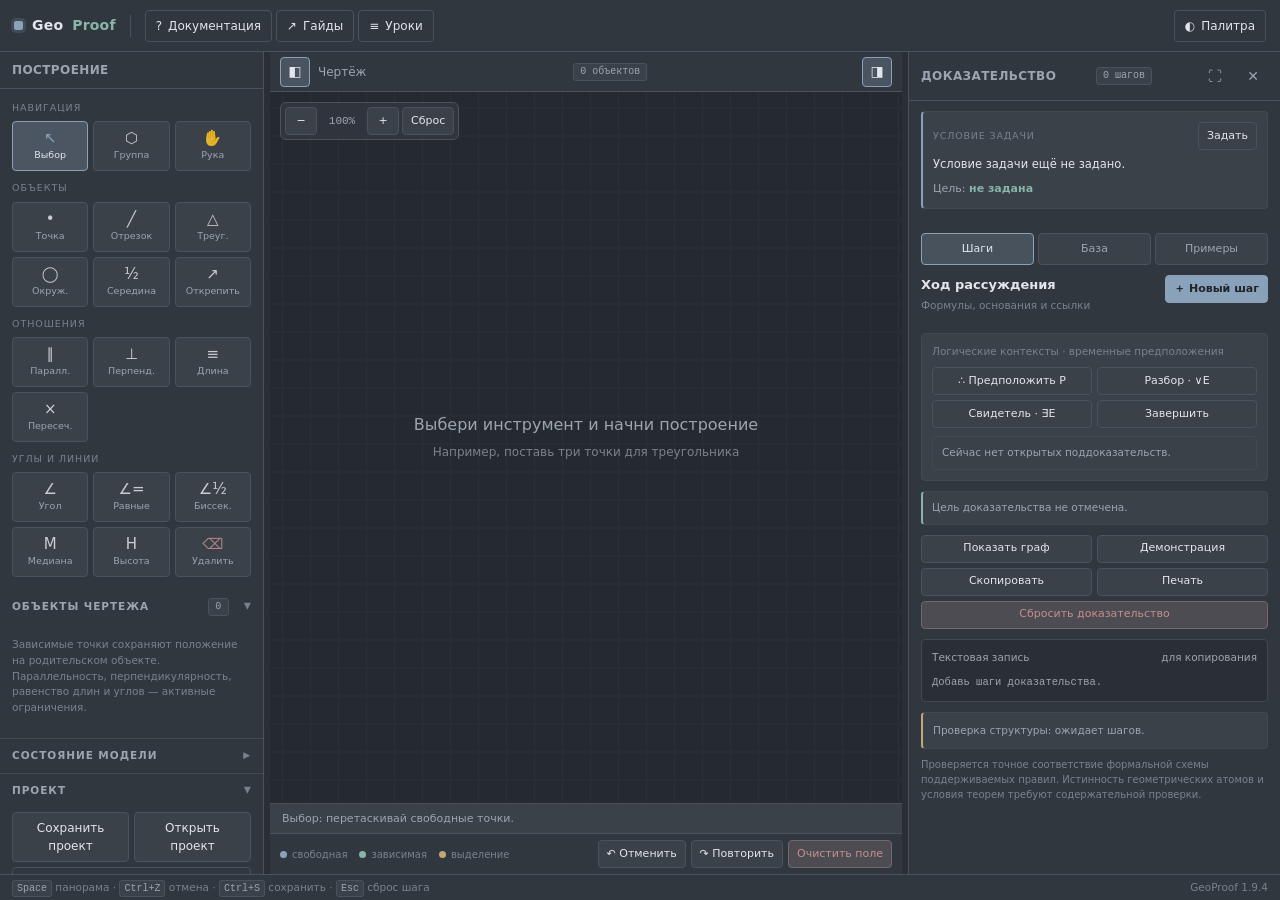
==== commit 4453f092: "Update index.html" ====
--- a/index.html
+++ b/index.html
@@ -17,8 +17,6 @@
     <div class="top-sep" aria-hidden="true"></div>
 
     <nav class="topnav" aria-label="Разделы">
-      <button class="btn subtle only-mobile" id="toolsToggleBtn" type="button" aria-expanded="false" title="Инструменты">☰</button>
-      <button class="btn subtle" id="openMenuBtn" type="button" aria-controls="workspaceMenu" aria-expanded="false" title="Панель доказательства">∴ <span class="label">Доказательство</span></button>
       <button class="btn subtle" id="openDocsBtn" type="button" title="Документация">? <span class="label">Документация</span></button>
       <a class="btn subtle" href="guides.html" title="Руководство">↗ <span class="label">Гайды</span></a>
       <a class="btn subtle" href="lessons.html" title="Учебный курс">≡ <span class="label">Уроки</span></a>
@@ -619,4 +617,4 @@
 <script src="settings.js"></script>
 <script src="ui.js"></script>
 </body>
-</html>+</html>
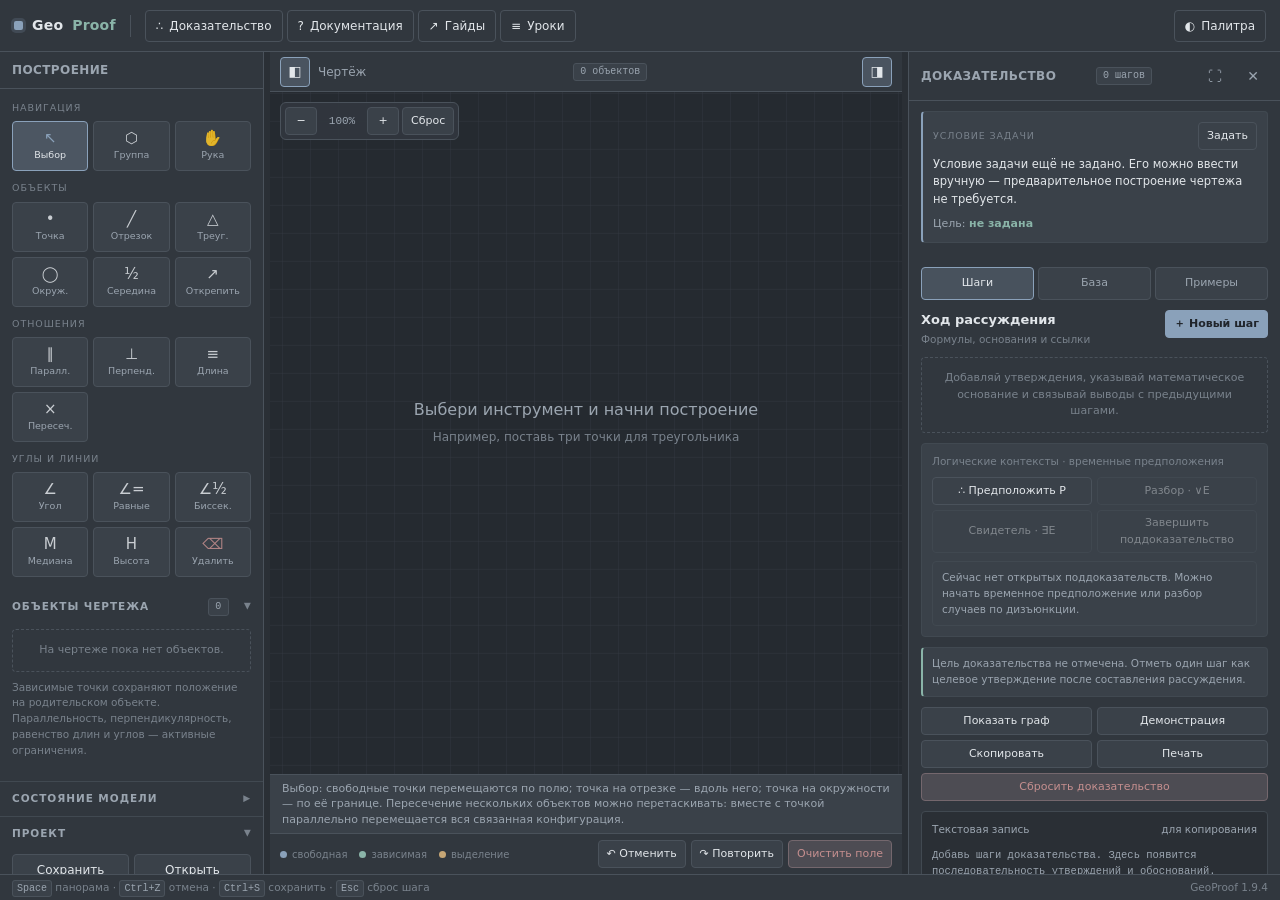
==== commit 08efc95a: "Update index.html" ====
--- a/index.html
+++ b/index.html
@@ -17,6 +17,8 @@
     <div class="top-sep" aria-hidden="true"></div>
 
     <nav class="topnav" aria-label="Разделы">
+      <button class="btn subtle only-mobile" id="toolsToggleBtn" type="button" aria-expanded="false" title="Инструменты">☰</button>
+      <button class="btn subtle" id="openMenuBtn" type="button" aria-controls="workspaceMenu" aria-expanded="false" title="Панель доказательства">∴ <span class="label">Доказательство</span></button>
       <button class="btn subtle" id="openDocsBtn" type="button" title="Документация">? <span class="label">Документация</span></button>
       <a class="btn subtle" href="guides.html" title="Руководство">↗ <span class="label">Гайды</span></a>
       <a class="btn subtle" href="lessons.html" title="Учебный курс">≡ <span class="label">Уроки</span></a>
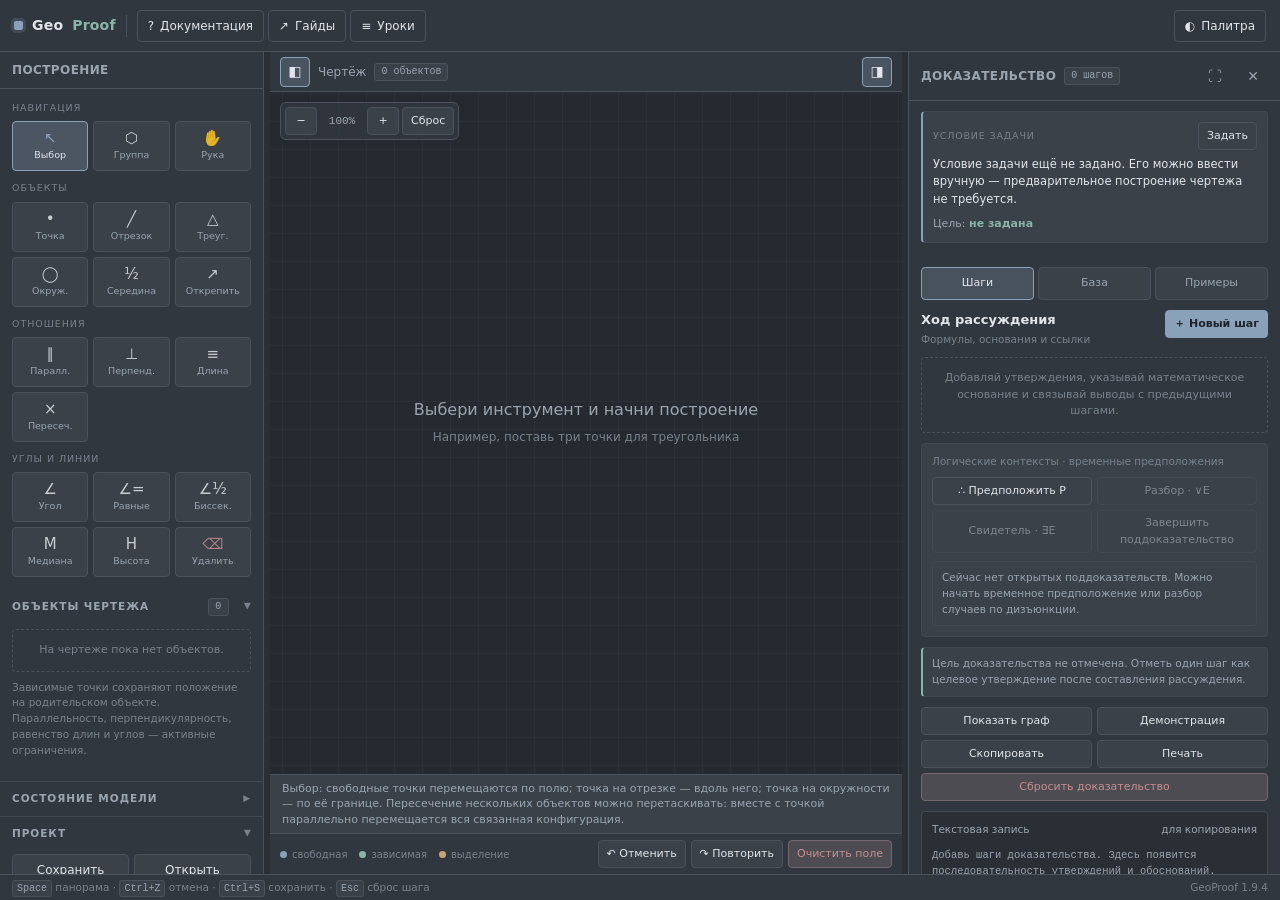
==== commit 05856f85: "Add files via upload" ====
--- a/index.html
+++ b/index.html
@@ -12,20 +12,18 @@
 
 <div class="app">
 
-  <header class="top">
+    <header class="top">
     <div class="brand">Geo<b>Proof</b></div>
     <div class="top-sep" aria-hidden="true"></div>
 
     <nav class="topnav" aria-label="Разделы">
-      <button class="btn subtle only-mobile" id="toolsToggleBtn" type="button" aria-expanded="false" title="Инструменты">☰</button>
-      <button class="btn subtle" id="openMenuBtn" type="button" aria-controls="workspaceMenu" aria-expanded="false" title="Панель доказательства">∴ <span class="label">Доказательство</span></button>
-      <button class="btn subtle" id="openDocsBtn" type="button" title="Документация">? <span class="label">Документация</span></button>
-      <a class="btn subtle" href="guides.html" title="Руководство">↗ <span class="label">Гайды</span></a>
-      <a class="btn subtle" href="lessons.html" title="Учебный курс">≡ <span class="label">Уроки</span></a>
+      <button class="btn subtle" id="openDocsBtn" type="button" title="Документация" aria-label="Документация">? <span class="label">Документация</span></button>
+      <a class="btn subtle" href="guides.html" title="Руководство" aria-label="Гайды">↗ <span class="label">Гайды</span></a>
+      <a class="btn subtle" href="lessons.html" title="Учебный курс" aria-label="Уроки">≡ <span class="label">Уроки</span></a>
     </nav>
 
     <div class="top-right">
-      <button class="btn subtle" id="openPaletteBtn" type="button" title="Настройка цветовой схемы">◐ <span class="label">Палитра</span></button>
+      <button class="btn subtle" id="openPaletteBtn" type="button" title="Настройка цветовой схемы" aria-label="Палитра">◐ <span class="label">Палитра</span></button>
     </div>
   </header>
 
@@ -117,11 +115,11 @@
     <!-- ================= STAGE ================= -->
     <main class="stage">
       <div class="stage-bar">
-        <button class="iconbtn" id="leftDockBtn" type="button" title="Скрыть панель инструментов">◧</button>
+        <button class="iconbtn" id="leftDockBtn" type="button" aria-controls="toolsDock" aria-expanded="true" title="Скрыть панель инструментов" aria-label="Панель инструментов">◧</button>
         <span class="stage-title">Чертёж</span>
         <span class="count-pill" id="objectCount">0 объектов</span>
         <span class="spacer"></span>
-        <button class="iconbtn" id="rightDockBtn" type="button" title="Скрыть панель доказательства">◨</button>
+        <button class="iconbtn" id="openMenuBtn" type="button" aria-controls="workspaceMenu" aria-expanded="true" title="Скрыть панель доказательства" aria-label="Панель доказательства">◨</button>
       </div>
 
       <div class="board">
@@ -148,7 +146,10 @@
         </svg>
       </div>
 
-      <div class="boardhelp" id="toolHelp">Выбор: перетаскивай свободные точки.</div>
+      <div class="boardhelp">
+        <span class="boardhelp-text" id="toolHelp">Выбор: перетаскивай свободные точки.</span>
+        <button class="boardhelp-more" id="helpMoreBtn" type="button" aria-expanded="false" title="Показать подсказку полностью" aria-label="Показать подсказку полностью">⌄</button>
+      </div>
 
       <div class="boardfoot">
         <div class="legend">
@@ -619,4 +620,4 @@
 <script src="settings.js"></script>
 <script src="ui.js"></script>
 </body>
-</html>
+</html>
--- a/styles.css
+++ b/styles.css
@@ -44,15 +44,16 @@
 
 .top{
   flex:0 0 var(--top-h);height:var(--top-h);display:flex;align-items:center;
-  gap:14px;padding:0 14px;background:var(--panel);
-  border-bottom:1px solid var(--border);position:relative;z-index:60;
-}
-.brand{display:flex;align-items:center;gap:9px;font-size:14px;font-weight:600;letter-spacing:.2px;white-space:nowrap}
-.brand::before{content:"";width:9px;height:9px;border-radius:2px;background:var(--accent);box-shadow:0 0 0 3px color-mix(in srgb,var(--accent) 18%,transparent)}
+  flex-wrap:nowrap;gap:10px;padding:0 14px;background:var(--panel);
+  border-bottom:1px solid var(--border);position:relative;z-index:60;min-width:0;
+}
+.brand{display:flex;align-items:center;gap:9px;flex:0 0 auto;font-size:14px;font-weight:600;letter-spacing:.2px;white-space:nowrap}
+.brand::before{content:"";width:9px;height:9px;flex:0 0 9px;border-radius:2px;background:var(--accent);box-shadow:0 0 0 3px color-mix(in srgb,var(--accent) 18%,transparent)}
 .brand b{color:var(--accent2);font-weight:600}
 .top-sep{width:1px;height:22px;background:var(--border);flex:0 0 1px}
-.topnav{display:flex;align-items:center;gap:4px;min-width:0;overflow:hidden}
-.top-right{margin-left:auto;display:flex;align-items:center;gap:6px}
+.topnav{display:flex;align-items:center;gap:4px;flex:0 1 auto;min-width:0}
+.topnav .btn,.top-right .btn{flex:0 0 auto}
+.top-right{margin-left:auto;display:flex;align-items:center;gap:6px;flex:0 0 auto}
 
 .workspace{flex:1 1 auto;display:flex;min-height:0;overflow:hidden;position:relative}
 
@@ -63,15 +64,16 @@
 }
 .dock-left{width:var(--dock-l);border-right:1px solid var(--border)}
 .dock-right{width:var(--dock-r);border-left:1px solid var(--border)}
-body.left-collapsed .dock-left{width:0;border-right:0}
-body.right-collapsed .dock-right{width:0;border-left:0}
+body.left-collapsed .dock-left{width:0;border-right:0;visibility:hidden}
+body.right-collapsed .dock-right{width:0;border-left:0;visibility:hidden}
 .dock-scroll{flex:1 1 auto;min-height:0;overflow-y:auto;overscroll-behavior:contain}
 .dock-head{
   flex:0 0 auto;display:flex;align-items:center;gap:8px;
   padding:9px 12px;border-bottom:1px solid var(--border);background:var(--panel);
 }
-.dock-head h2{font-size:12px;letter-spacing:.4px;text-transform:uppercase;color:var(--muted)}
+.dock-head h2{font-size:12px;letter-spacing:.4px;text-transform:uppercase;color:var(--muted);white-space:nowrap;overflow:hidden;text-overflow:ellipsis}
 .dock-head .spacer{margin-left:auto}
+.dock-head .count-pill{margin-left:0;flex:0 0 auto}
 
 .splitter{
   flex:0 0 6px;width:6px;cursor:col-resize;background:transparent;
@@ -93,10 +95,12 @@
 .stage{flex:1 1 auto;display:flex;flex-direction:column;min-width:240px;min-height:0;background:var(--bg)}
 .stage-bar{
   flex:0 0 40px;height:40px;display:flex;align-items:center;gap:8px;
-  padding:0 10px;border-bottom:1px solid var(--border);background:var(--panel);
-}
-.stage-title{font-size:12px;color:var(--muted);white-space:nowrap;overflow:hidden;text-overflow:ellipsis}
-.stage-bar .spacer{margin-left:auto}
+  padding:0 10px;border-bottom:1px solid var(--border);background:var(--panel);min-width:0;
+}
+.stage-title{font-size:12px;color:var(--muted);white-space:nowrap;flex:0 0 auto}
+.stage-bar .spacer{margin-left:auto;flex:0 0 auto}
+.stage-bar .count-pill{margin-left:0;flex:0 1 auto;min-width:0;overflow:hidden;text-overflow:ellipsis;white-space:nowrap}
+.stage-bar .iconbtn{flex:0 0 auto}
 
 .board{position:relative;flex:1 1 auto;min-height:0;background:var(--canvas);overflow:hidden}
 .board svg{display:block;width:100%;height:100%;touch-action:none;user-select:none;cursor:crosshair;overflow:hidden}
@@ -112,10 +116,20 @@
 .zoom-level{font:11px/1 var(--mono);color:var(--muted);min-width:44px;text-align:center}
 
 .boardhelp{
-  flex:0 0 auto;min-height:30px;display:flex;align-items:center;
-  padding:6px 12px;background:var(--panel2);border-top:1px solid var(--border);
-  font-size:11px;color:var(--muted);line-height:1.4;
-}
+  flex:0 0 auto;display:flex;align-items:flex-start;gap:8px;
+  min-height:30px;padding:6px 12px;background:var(--panel2);
+  border-top:1px solid var(--border);
+}
+.boardhelp-text{flex:1 1 auto;min-width:0;font-size:11px;line-height:1.4;color:var(--muted);overflow-wrap:anywhere}
+.boardhelp-more{
+  display:none;flex:0 0 auto;width:22px;height:22px;align-items:center;justify-content:center;
+  border:1px solid var(--border);border-radius:3px;background:var(--panel);
+  color:var(--muted);font-size:12px;line-height:1;transition:background .13s,color .13s,transform .16s;
+}
+.boardhelp-more:hover{background:var(--panel3);color:var(--text)}
+.boardhelp.can-expand .boardhelp-more{display:inline-flex}
+.boardhelp.expanded .boardhelp-more{transform:rotate(180deg)}
+
 .boardfoot{
   flex:0 0 auto;display:flex;align-items:center;gap:10px;flex-wrap:wrap;
   padding:6px 10px;background:var(--panel);border-top:1px solid var(--border);
@@ -163,6 +177,7 @@
   font-size:14px;transition:.13s;
 }
 .iconbtn:hover{background:var(--panel2);border-color:var(--border);color:var(--text)}
+.iconbtn:focus-visible{outline:2px solid var(--accent);outline-offset:1px}
 .iconbtn.on{background:color-mix(in srgb,var(--accent) 20%,var(--panel2));border-color:var(--accent);color:var(--text)}
 
 .field-input,.field-select,input[type=text],input[type=search],textarea,select{
@@ -492,7 +507,7 @@
 body.proof-focus .dock-left,
 body.proof-focus .splitter,
 body.proof-focus .stage{display:none}
-body.proof-focus .dock-right{width:auto!important;flex:1 1 auto;border-left:0}
+body.proof-focus .dock-right{width:auto!important;flex:1 1 auto;border-left:0;visibility:visible}
 body.proof-focus .proof-suite{max-width:1080px;margin:0 auto;width:100%}
 body.proof-focus .proofsteps>.step{grid-template-columns:32px minmax(0,1fr) auto;padding:13px 15px}
 body.proof-focus .claim{font-size:14px}
@@ -527,13 +542,14 @@
   .splitter{display:none}
   .dock{
     position:fixed;top:var(--top-h);bottom:var(--status-h);z-index:50;
-    width:min(var(--dock-l),88vw);transition:transform .22s ease;
+    width:min(var(--dock-l),88vw);visibility:hidden;
+    transition:transform .22s ease,visibility .22s ease;
     box-shadow:0 0 40px rgba(12,14,17,.45);
   }
   .dock-left{left:0;transform:translateX(-102%);border-right:1px solid var(--border)}
   .dock-right{right:0;left:auto;width:min(var(--dock-r),92vw);transform:translateX(102%);border-left:1px solid var(--border)}
-  body.tools-open .dock-left{transform:translateX(0)}
-  body.menu-open .dock-right{transform:translateX(0)}
+  body.tools-open .dock-left{transform:translateX(0);visibility:visible}
+  body.menu-open .dock-right{transform:translateX(0);visibility:visible}
   body.left-collapsed .dock-left,body.right-collapsed .dock-right{width:min(var(--dock-l),88vw)}
   body.right-collapsed .dock-right{width:min(var(--dock-r),92vw)}
   body.tools-open .dock-scrim,body.menu-open .dock-scrim{display:block}
@@ -543,7 +559,7 @@
   .docs-grid{grid-template-columns:1fr;gap:12px;padding:12px}
   .docs-nav{position:static;max-height:none;display:grid;grid-template-columns:repeat(2,minmax(0,1fr));gap:3px;padding-bottom:10px;border-bottom:1px solid var(--border-soft)}
   .doc-table{display:block;overflow-x:auto}
-  body.proof-focus .dock-right{position:fixed;inset:var(--top-h) 0 var(--status-h);width:auto;transform:none;box-shadow:none}
+  body.proof-focus .dock-right{position:fixed;inset:var(--top-h) 0 var(--status-h);width:auto;transform:none;visibility:visible;box-shadow:none}
   body.proof-focus .dock-scrim{display:none}
 }
 
@@ -555,16 +571,21 @@
 
 @media (max-width:640px){
   .top{gap:8px;padding:0 8px}
-  .brand span.long{display:none}
-  .topnav .label{display:none}
-  .topnav .btn{padding:6px 8px}
+  .top-sep{display:none}
+  .brand{font-size:13px;gap:8px}
+  .topnav .label,.top-right .label{display:none}
+  .topnav .btn,.top-right .btn{padding:6px 8px}
   .tool-grid{grid-template-columns:repeat(3,minmax(0,1fr))}
   .tool{min-height:56px;font-size:10px}
   .tool .ico{font-size:17px}
   .btn{min-height:36px}
-  .iconbtn{width:34px;height:34px;flex-basis:34px}
-  .stage-bar{height:38px;flex-basis:38px}
+  .iconbtn{width:36px;height:36px;flex-basis:36px}
+  .stage-bar{height:40px;flex-basis:40px;padding:0 8px;gap:6px}
   .legend{display:none}
+  .boardhelp{padding:6px 10px}
+  .boardhelp-text{display:-webkit-box;-webkit-line-clamp:2;-webkit-box-orient:vertical;overflow:hidden}
+  .boardhelp.expanded .boardhelp-text{display:block;-webkit-line-clamp:initial}
+  .boardhelp-more{width:26px;height:26px}
   .overlay{padding:0}
   .modal{width:100%;max-height:100vh;height:100%;border-radius:0;border:0}
   .builder-grid,.logic-formula-fields{grid-template-columns:1fr}
@@ -572,6 +593,15 @@
   .statusbar .hint-long{display:none}
 }
 
+@media (max-width:420px){
+  .top{gap:6px;padding:0 6px}
+  .brand{font-size:12px;gap:7px}
+  .brand::before{width:8px;height:8px;flex-basis:8px}
+  .topnav{gap:2px}
+  .topnav .btn,.top-right .btn{padding:6px 6px}
+  .stage-title{display:none}
+}
+
 @media (prefers-reduced-motion:reduce){
   *{transition:none!important;animation:none!important}
 }
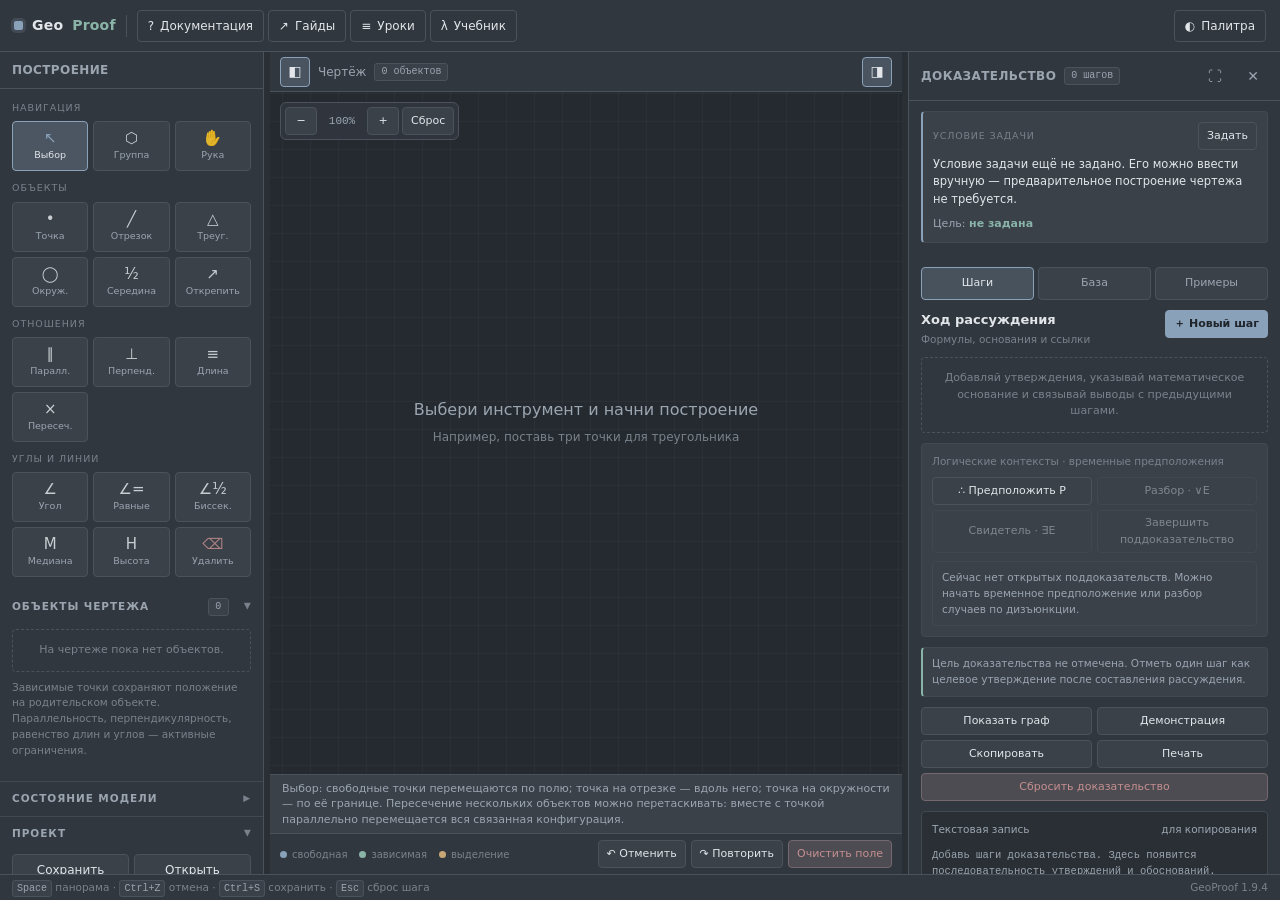
==== commit 6582c736: "Add files via upload" ====
--- a/index.html
+++ b/index.html
@@ -20,6 +20,7 @@
       <button class="btn subtle" id="openDocsBtn" type="button" title="Документация" aria-label="Документация">? <span class="label">Документация</span></button>
       <a class="btn subtle" href="guides.html" title="Руководство" aria-label="Гайды">↗ <span class="label">Гайды</span></a>
       <a class="btn subtle" href="lessons.html" title="Учебный курс" aria-label="Уроки">≡ <span class="label">Уроки</span></a>
+      <button class="btn subtle" id="openTutorialBtn" type="button" aria-controls="tutorialPanel" aria-expanded="false" title="GeLogLean — руководство" aria-label="Lean-руководство">λ <span class="label">Учебник</span></button>
     </nav>
 
     <div class="top-right">
@@ -481,6 +482,25 @@
   </div>
 </section>
 
+<!-- ================= GeLogLean TUTORIAL ================= -->
+<div class="tutorial-scrim" id="tutorialScrim" hidden></div>
+<section class="tutorial" id="tutorialPanel" aria-hidden="true" aria-label="GeLogLean — руководство">
+  <div class="tutorial-head">
+    <h2>GeLogLean · руководство</h2>
+    <span class="spacer"></span>
+    <a class="btn sm subtle" href="GeLogLean_tutorial.html" target="_blank" rel="noopener" title="Открыть в новой вкладке">↗ Вкладка</a>
+    <button class="btn sm subtle" id="closeTutorialBtn" type="button">Закрыть ✕</button>
+  </div>
+  <iframe class="tutorial-frame" id="tutorialFrame" title="GeLogLean — руководство"></iframe>
+  <div class="tutorial-fallback" id="tutorialFallback" hidden>
+    <p>Браузер не показал файл внутри окна. Это бывает при открытии сайта локально через <code>file://</code>.</p>
+    <div style="display:flex;gap:8px;flex-wrap:wrap;justify-content:center">
+      <button class="btn sm" id="tutorialRetryBtn" type="button">Повторить загрузку</button>
+      <a class="btn sm primary" href="GeLogLean_tutorial.html" target="_blank" rel="noopener">Открыть в новой вкладке ↗</a>
+    </div>
+  </div>
+</section>
+
 <!-- ================= MODALS ================= -->
 <div class="overlay" id="taskModal">
   <div class="modal">
@@ -619,5 +639,6 @@
 <script src="app.js"></script>
 <script src="settings.js"></script>
 <script src="ui.js"></script>
+<script src="tutorial.js"></script>
 </body>
 </html>
--- a/styles.css
+++ b/styles.css
@@ -604,4 +604,33 @@
 
 @media (prefers-reduced-motion:reduce){
   *{transition:none!important;animation:none!important}
+}
+
+/* ---------- GeLogLean tutorial overlay ---------- */
+.tutorial-scrim{position:fixed;inset:0;z-index:194;background:rgba(18,21,25,.72)}
+.tutorial{
+  display:none;position:fixed;z-index:195;inset:4vh 4vw;
+  flex-direction:column;overflow:hidden;
+  background:var(--panel);border:1px solid var(--border-strong);border-radius:var(--r-m);
+  box-shadow:0 24px 70px rgba(12,14,17,.55);
+}
+.tutorial.tutorial-open{display:flex}
+.tutorial-head{
+  flex:0 0 auto;display:flex;align-items:center;gap:8px;
+  padding:10px 14px;background:var(--panel);border-bottom:1px solid var(--border);
+}
+.tutorial-head h2{font-size:13px;white-space:nowrap;overflow:hidden;text-overflow:ellipsis}
+.tutorial-head .spacer{margin-left:auto}
+.tutorial-frame{flex:1 1 auto;min-height:0;width:100%;border:0;display:block;background:var(--bg)}
+.tutorial-fallback{
+  flex:1 1 auto;min-height:0;display:flex;flex-direction:column;
+  align-items:center;justify-content:center;gap:14px;padding:24px;text-align:center;
+}
+.tutorial-fallback p{margin:0;font-size:12px;line-height:1.6;color:var(--muted);max-width:46ch}
+
+@media (max-width:900px){ .tutorial{inset:2vh 2vw} }
+@media (max-width:640px){
+  .tutorial{inset:0;border:0;border-radius:0}
+  .tutorial-head{padding:8px 10px}
+  .tutorial-head h2{font-size:12px}
 }
